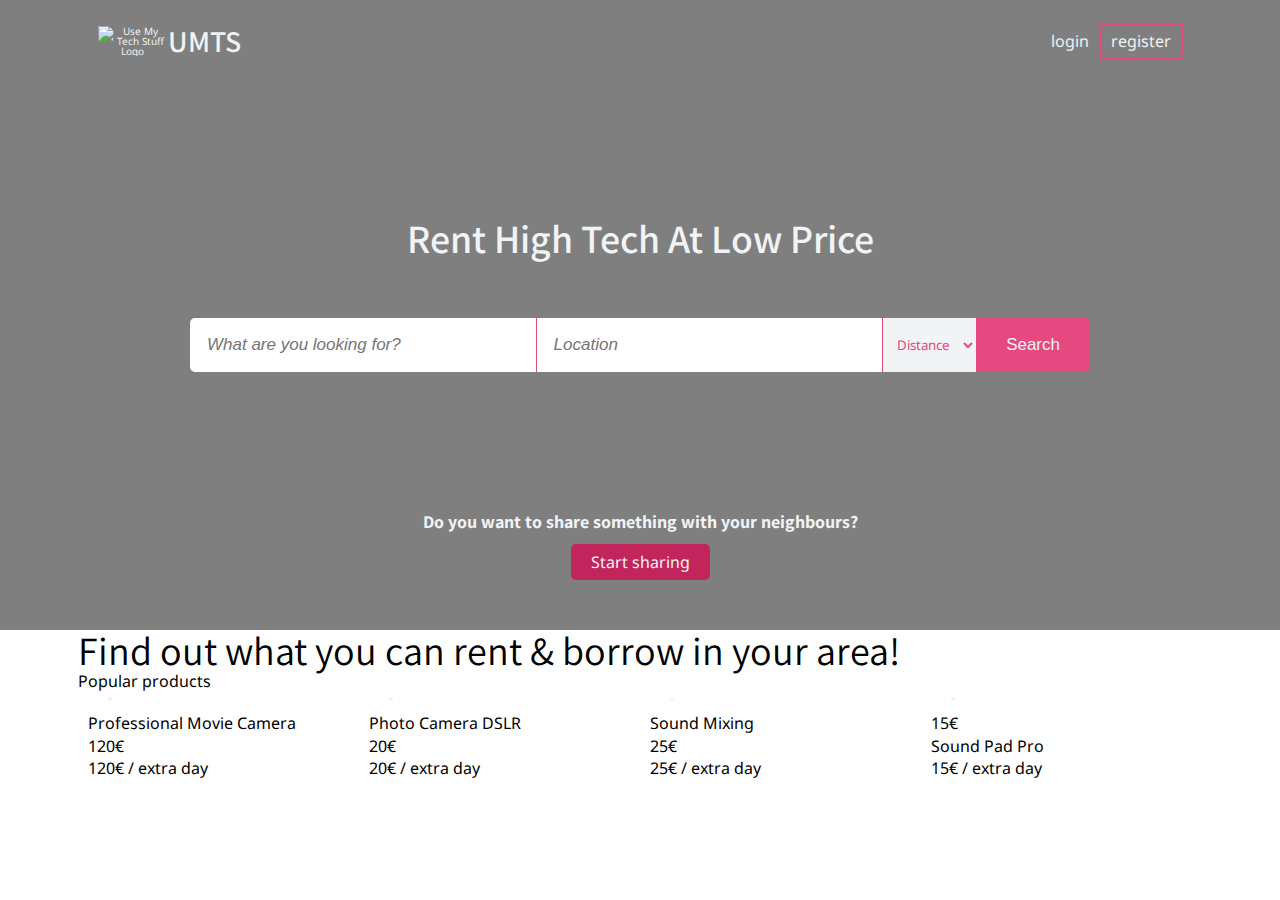
==== index.html @ 397d3487 "Finalize product gallery layout" ====
<!DOCTYPE html>
<html lang="en">
<head>
    <meta charset="UTF-8">
    <meta name="viewport" content="width=device-width, initial-scale=1.0">
    <meta http-equiv="X-UA-Compatible" content="ie=edge">
    <title>Use My Tech Stuff</title>
    <link rel="stylesheet" href="/css/index.css">
    <link rel="stylesheet" href="https://fonts.googleapis.com/css?family=Assistant|Noto+Sans|Work+Sans&display=swap">
</head>
<body>
    <header class="hero-nav">
        <div class="container">
            <nav class="header-nav">
                <div>
                    <img src="/img/UMTS-White.svg" alt="Use My Tech Stuff Logo">
                    <p>UMTS</p>
                </div>
                <ul>
                    <li><a href="#">login</a></li>
                    <li><a href="#" id="registration-link" >register</a></li>
                </ul>
            </nav>
    
            <div class="search-block">
                <h1>Rent High Tech At Low Price</h1>
                <form class="search-form">
                    <input type="text" id="sf-what" placeholder="What are you looking for?">
                    <input type="text" id="sf-location" placeholder="Location">
                    <select id="sf-distance" name="title">
                        <option value="distance" selected>Distance</option>
                        <option value="1km">1km</option>
                        <option value="3km">3km</option>
                        <option value="5km">5km</option>
                        <option value="10km">10km</option>
                        <option value="30km">30km</option>
                        <option value="60km">60km</option>
                   </select>
                    <input type="submit" value="Search" id="search-button">
                </form>
            </div>

            <div class="button">
                <p>Do you want to share something with your neighbours?</p>
                <a href="">Start sharing</a>
            </div>
        </div>
    </header>

    <main class="container">

        <section class="heading-title">
            <h1>Find out what you can rent & borrow in your area!</h1>
        </section>

        <section class="gallery">
            <p>Popular products</p>

            <div class="product-gallery">
                <div class="card">
                    <div class="product-wrap">
                        <img src="/product-gallery/img/camera-pro.jpg" alt="" class="product-img">
                        <div class="seller-wrap">
                            <img src="product-gallery/img/people-1.jpeg" alt="" class="seller-img">
                        </div>
                    </div>
                    <p>Professional Movie Camera</p>
                    <p>120€</p>
                    <p>120€ / extra day</p>
                </div>

                <div class="card">
                    <div class="product-wrap">
                        <img src="/product-gallery/img/dslr.jpg" alt="" class="product-img">
                        <div class="seller-wrap">
                            <img src="/product-gallery/img/people-3.jpeg" alt="" class="seller-img">
                        </div>
                    </div>
                    <p>Photo Camera DSLR</p>
                    <p>20€</p>
                    <p>20€ / extra day</p>
                </div>

                <div class="card">
                    <div class="product-wrap">
                        <img src="/product-gallery/img/sound-mixer.jpg" alt="" class="product-img">
                        <div class="seller-wrap">
                            <img src="/product-gallery/img/people-2.jpeg" alt="" class="seller-img">
                        </div>
                    </div>
                    <p>Sound Mixing</p>
                    <p>25€</p>
                    <p>25€ / extra day</p>
                </div>

                <div class="card">
                    <div class="product-wrap">
                        <img src="/product-gallery/img/sound-pad.jpg" alt="" class="product-img">
                        <div class="seller-wrap">
                            <img src="/product-gallery/img/people-4.jpeg" alt="" class="seller-img">
                        </div>
                    </div>
                    <p>15€</p>
                    <p>Sound Pad Pro</p>
                    <p>15€ / extra day</p>
                </div>
            </div>

        </section>

    </main>

    <footer class="container">

    </footer>


</body>
</html>
---- css/index.css ----
/* http://meyerweb.com/eric/tools/css/reset/ 
   v2.0 | 20110126
   License: none (public domain)
*/
html,
body,
div,
span,
applet,
object,
iframe,
h1,
h2,
h3,
h4,
h5,
h6,
p,
blockquote,
pre,
a,
abbr,
acronym,
address,
big,
cite,
code,
del,
dfn,
em,
img,
ins,
kbd,
q,
s,
samp,
small,
strike,
strong,
sub,
sup,
tt,
var,
b,
u,
i,
center,
dl,
dt,
dd,
ol,
ul,
li,
fieldset,
form,
label,
legend,
table,
caption,
tbody,
tfoot,
thead,
tr,
th,
td,
article,
aside,
canvas,
details,
embed,
figure,
figcaption,
footer,
header,
hgroup,
menu,
nav,
output,
ruby,
section,
summary,
time,
mark,
audio,
video {
  margin: 0;
  padding: 0;
  border: 0;
  font-size: 100%;
  font: inherit;
  vertical-align: baseline;
}
/* HTML5 display-role reset for older browsers */
article,
aside,
details,
figcaption,
figure,
footer,
header,
hgroup,
menu,
nav,
section {
  display: block;
}
body {
  line-height: 1;
}
ol,
ul {
  list-style: none;
}
blockquote,
q {
  quotes: none;
}
blockquote:before,
blockquote:after,
q:before,
q:after {
  content: '';
  content: none;
}
table {
  border-collapse: collapse;
  border-spacing: 0;
}
* {
  box-sizing: border-box;
}
html {
  font-size: 62.5%;
}
html,
body {
  font-family: 'Noto Sans', sans-serif;
}
h1,
h2,
h3,
h4,
h5 {
  font-family: 'Assistant', sans-serif;
}
h1 {
  font-size: 4rem;
}
h2 {
  font-size: 3.2rem;
}
h3 {
  font-size: 2.8rem;
}
p {
  font-size: 1.6rem;
  line-height: 1.4;
}
a {
  font-size: 1.6rem;
  text-decoration: none;
}
.container {
  max-width: 1125px;
  margin: 0 auto;
}
/* .heading() {
    font-family: @heading-font;
    color:@heading-font-color;
    font-weight: 900;
} */
.hero-nav {
  background-image: linear-gradient(rgba(0, 0, 0, 0.5), rgba(0, 0, 0, 0.5)), url(../img/devices.jpg);
  background-size: cover;
}
.hero-nav .container {
  height: 70vh;
  min-height: 400px;
  display: flex;
  flex-direction: column;
  justify-content: space-between;
  text-align: center;
}
.header-nav {
  display: flex;
  justify-content: space-between;
  align-items: center;
  padding: 2rem;
  color: #f1f3f5;
}
.header-nav div {
  display: flex;
  flex-direction: row;
  align-items: center;
}
.header-nav div p {
  font-family: 'Assistant', sans-serif;
  font-size: 3rem;
  font-weight: 600;
  color: #f1f3f5;
}
.header-nav img {
  width: 7rem;
}
.header-nav ul {
  display: flex;
}
.header-nav ul a {
  color: #f1f3f5;
}
.header-nav ul a:hover {
  color: #e64980;
}
.header-nav ul #registration-link {
  border: 0.2rem solid #e64980;
  border-radius: 0.2rem;
  padding: 0.5rem 1rem;
  margin-left: 1rem;
}
.search-block h1 {
  font-weight: 600;
  margin-bottom: 6rem;
  color: #f1f3f5;
}
.search-block .search-form {
  width: 80%;
  display: flex;
  margin: 0 auto;
}
.search-block .search-form input {
  padding: 1.7rem;
  font-size: 1.7rem;
  color: #d6336c;
  font-weight: 400;
}
.search-block .search-form input::placeholder {
  font-style: italic;
}
.search-block .search-form #sf-what,
.search-block .search-form #sf-location {
  flex-grow: 2;
  border: none;
  border-right: 0.1rem solid #e64980;
}
.search-block .search-form #sf-what {
  border-radius: 0.5rem 0 0 0.5rem;
}
.search-block .search-form #sf-distance {
  background-color: #f1f3f5;
  font-family: 'Noto Sans', sans-serif;
  color: #e64980;
  padding: 0 1rem;
  border: none;
}
.search-block .search-form #search-button {
  background-color: #e64980;
  color: #f1f3f5;
  border-radius: 0 0.5rem 0.5rem 0;
  border: none;
  padding: 0 3rem;
}
.search-block .search-form #search-button:hover {
  background-color: #d6336c;
  cursor: pointer;
}
.hero-nav .button {
  display: flex;
  flex-direction: column;
  align-items: center;
  margin-bottom: 5rem;
}
.hero-nav .button p {
  font-family: 'Assistant', sans-serif;
  font-size: 1.8rem;
  font-weight: 700;
  color: #f1f3f5;
  margin-bottom: 1rem;
}
.hero-nav .button a {
  background-color: #c2255c;
  padding: 1rem 2rem;
  color: #f1f3f5;
  border-radius: 0.5rem;
}
.hero-nav .button a:hover {
  background-color: #a61e4d;
  color: #f1f3f5;
}
.product-gallery {
  display: flex;
  flex-direction: row;
}
.card {
  display: flex;
  flex-direction: column;
  padding: 1rem;
  width: 25%;
}
.product-wrap {
  position: relative;
}
.product-wrap img {
  max-width: 100%;
  max-height: 100%;
}
.product-wrap .seller-wrap {
  position: absolute;
  left: 2rem;
  bottom: 1rem;
}
.product-wrap .seller-wrap img {
  max-width: 20%;
  max-height: 20%;
  border-radius: 90%;
  border: 0.2rem solid #f1f3f5;
}
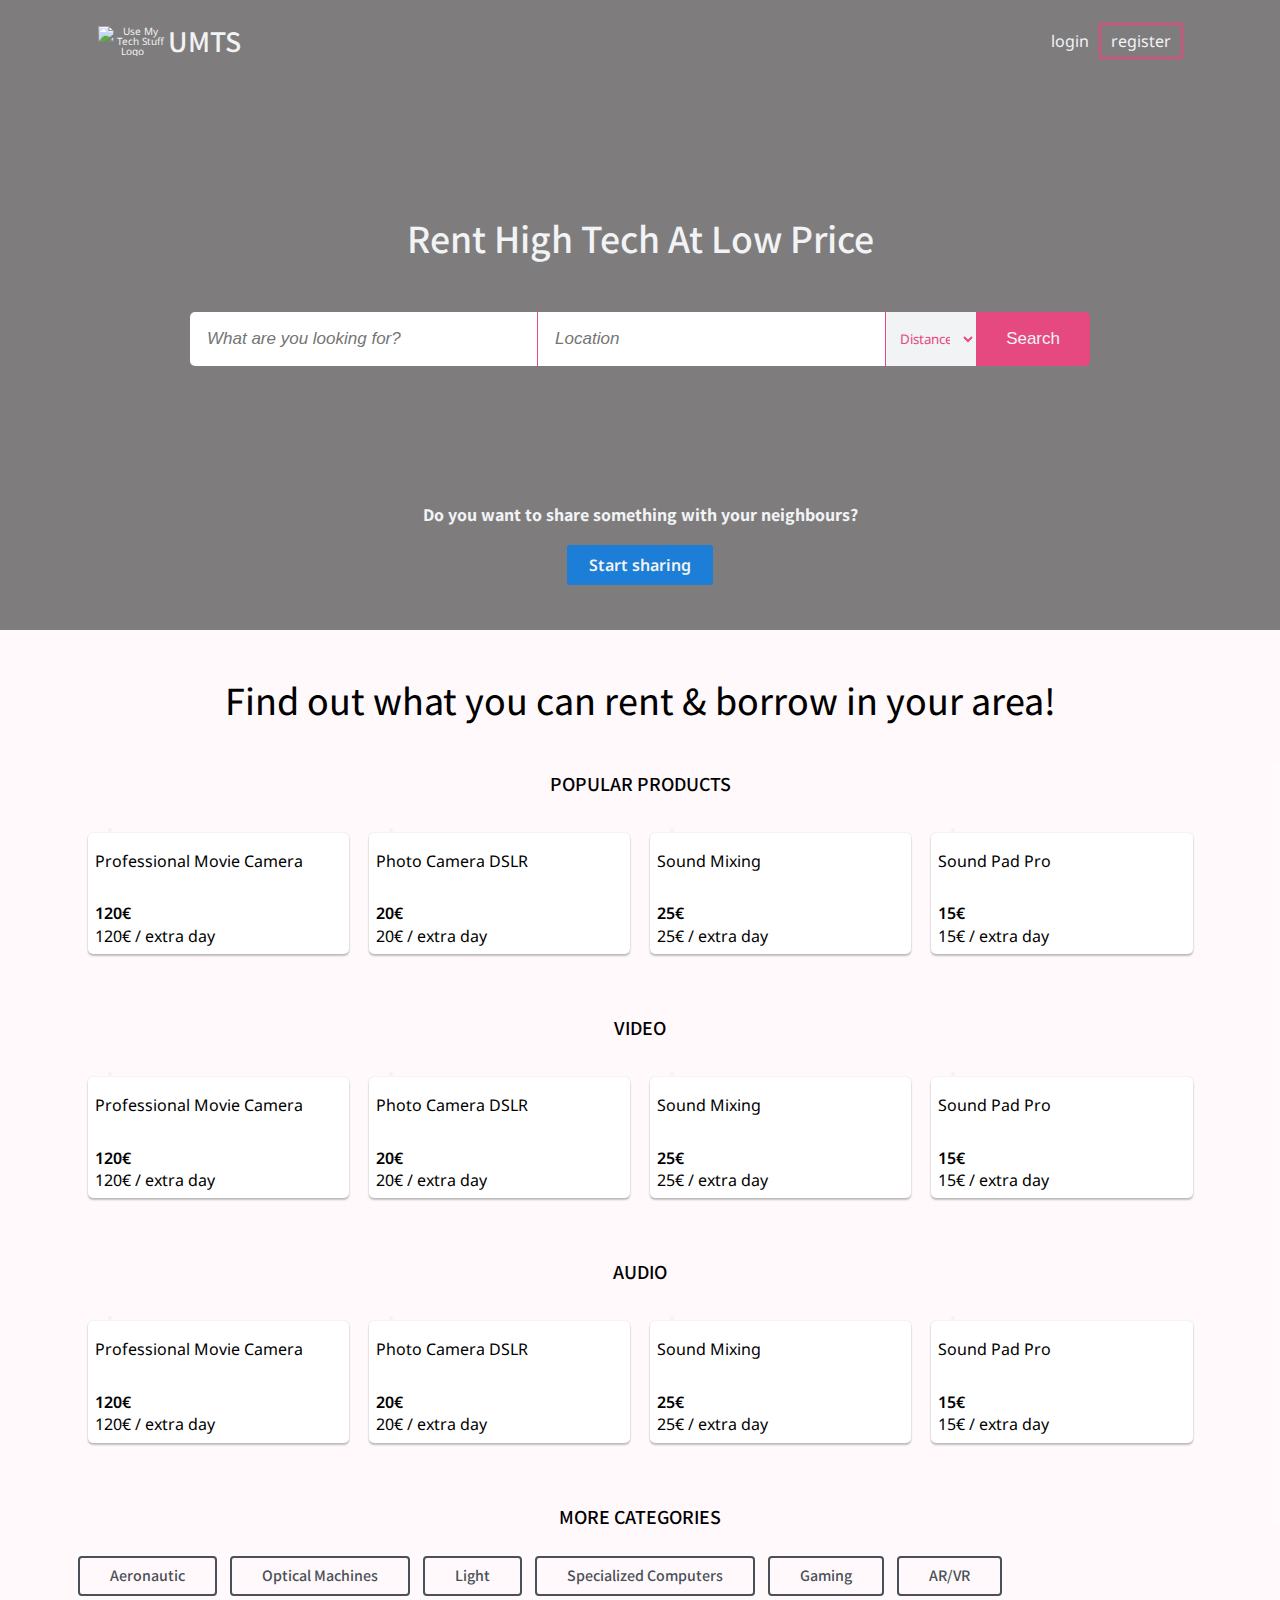
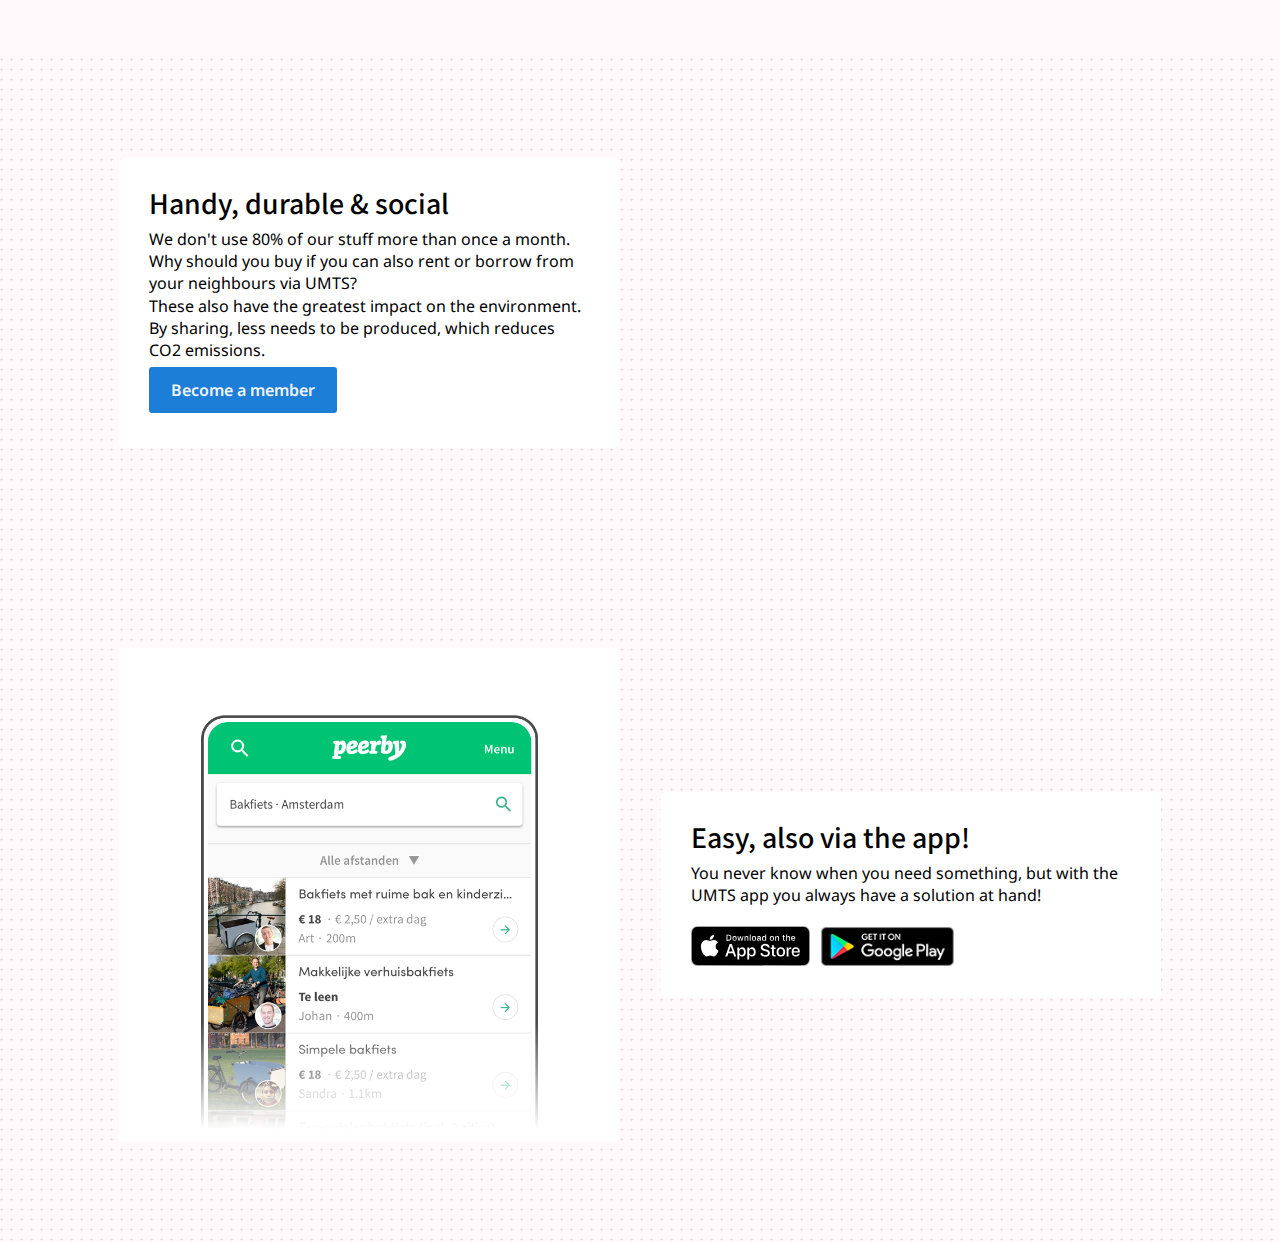
==== commit 4e020f1c: "Refactor into components and add app showcase" ====
--- a/index.html
+++ b/index.html
@@ -47,15 +47,14 @@
         </div>
     </header>
 
-    <main class="container">
+    <main>
 
         <section class="heading-title">
             <h1>Find out what you can rent & borrow in your area!</h1>
         </section>
 
-        <section class="gallery">
+        <section class="gallery popular container">
             <p>Popular products</p>
-
             <div class="product-gallery">
                 <div class="card">
                     <div class="product-wrap">
@@ -64,9 +63,11 @@
                             <img src="product-gallery/img/people-1.jpeg" alt="" class="seller-img">
                         </div>
                     </div>
-                    <p>Professional Movie Camera</p>
-                    <p>120€</p>
-                    <p>120€ / extra day</p>
+                    <div class="product-description">
+                        <p>Professional Movie Camera</p>
+                        <p>120€</p>
+                        <p>120€ / extra day</p>
+                    </div>
                 </div>
 
                 <div class="card">
@@ -76,9 +77,11 @@
                             <img src="/product-gallery/img/people-3.jpeg" alt="" class="seller-img">
                         </div>
                     </div>
-                    <p>Photo Camera DSLR</p>
-                    <p>20€</p>
-                    <p>20€ / extra day</p>
+                    <div class="product-description">
+                        <p>Photo Camera DSLR</p>
+                        <p>20€</p>
+                        <p>20€ / extra day</p>
+                    </div>
                 </div>
 
                 <div class="card">
@@ -88,9 +91,11 @@
                             <img src="/product-gallery/img/people-2.jpeg" alt="" class="seller-img">
                         </div>
                     </div>
-                    <p>Sound Mixing</p>
-                    <p>25€</p>
-                    <p>25€ / extra day</p>
+                    <div class="product-description">
+                        <p>Sound Mixing</p>
+                        <p>25€</p>
+                        <p>25€ / extra day</p>
+                    </div>
                 </div>
 
                 <div class="card">
@@ -100,12 +105,190 @@
                             <img src="/product-gallery/img/people-4.jpeg" alt="" class="seller-img">
                         </div>
                     </div>
-                    <p>15€</p>
-                    <p>Sound Pad Pro</p>
-                    <p>15€ / extra day</p>
-                </div>
-            </div>
-
+                    <div class="product-description">
+                        <p>Sound Pad Pro</p>
+                        <p>15€</p>
+                        <p>15€ / extra day</p>
+                    </div>
+                </div>
+            </div>
+
+        </section>
+
+        <section class="gallery video container">
+            <p>Video</p>
+            <div class="product-gallery">
+                <div class="card">
+                    <div class="product-wrap">
+                        <img src="/product-gallery/img/camera-pro.jpg" alt="" class="product-img">
+                        <div class="seller-wrap">
+                            <img src="product-gallery/img/people-1.jpeg" alt="" class="seller-img">
+                        </div>
+                    </div>
+                    <div class="product-description">
+                        <p>Professional Movie Camera</p>
+                        <p>120€</p>
+                        <p>120€ / extra day</p>
+                    </div>
+                </div>
+
+                <div class="card">
+                    <div class="product-wrap">
+                        <img src="/product-gallery/img/dslr.jpg" alt="" class="product-img">
+                        <div class="seller-wrap">
+                            <img src="/product-gallery/img/people-3.jpeg" alt="" class="seller-img">
+                        </div>
+                    </div>
+                    <div class="product-description">
+                        <p>Photo Camera DSLR</p>
+                        <p>20€</p>
+                        <p>20€ / extra day</p>
+                    </div>
+                </div>
+
+                <div class="card">
+                    <div class="product-wrap">
+                        <img src="/product-gallery/img/sound-mixer.jpg" alt="" class="product-img">
+                        <div class="seller-wrap">
+                            <img src="/product-gallery/img/people-2.jpeg" alt="" class="seller-img">
+                        </div>
+                    </div>
+                    <div class="product-description">
+                        <p>Sound Mixing</p>
+                        <p>25€</p>
+                        <p>25€ / extra day</p>
+                    </div>
+                </div>
+
+                <div class="card">
+                    <div class="product-wrap">
+                        <img src="/product-gallery/img/sound-pad.jpg" alt="" class="product-img">
+                        <div class="seller-wrap">
+                            <img src="/product-gallery/img/people-4.jpeg" alt="" class="seller-img">
+                        </div>
+                    </div>
+                    <div class="product-description">
+                        <p>Sound Pad Pro</p>
+                        <p>15€</p>
+                        <p>15€ / extra day</p>
+                    </div>
+                </div>
+            </div>
+
+        </section>
+
+        <section class="gallery audio container">
+            <p>audio</p>
+            <div class="product-gallery">
+                <div class="card">
+                    <div class="product-wrap">
+                        <img src="/product-gallery/img/camera-pro.jpg" alt="" class="product-img">
+                        <div class="seller-wrap">
+                            <img src="product-gallery/img/people-1.jpeg" alt="" class="seller-img">
+                        </div>
+                    </div>
+                    <div class="product-description">
+                        <p>Professional Movie Camera</p>
+                        <p>120€</p>
+                        <p>120€ / extra day</p>
+                    </div>
+                </div>
+
+                <div class="card">
+                    <div class="product-wrap">
+                        <img src="/product-gallery/img/dslr.jpg" alt="" class="product-img">
+                        <div class="seller-wrap">
+                            <img src="/product-gallery/img/people-3.jpeg" alt="" class="seller-img">
+                        </div>
+                    </div>
+                    <div class="product-description">
+                        <p>Photo Camera DSLR</p>
+                        <p>20€</p>
+                        <p>20€ / extra day</p>
+                    </div>
+                </div>
+
+                <div class="card">
+                    <div class="product-wrap">
+                        <img src="/product-gallery/img/sound-mixer.jpg" alt="" class="product-img">
+                        <div class="seller-wrap">
+                            <img src="/product-gallery/img/people-2.jpeg" alt="" class="seller-img">
+                        </div>
+                    </div>
+                    <div class="product-description">
+                        <p>Sound Mixing</p>
+                        <p>25€</p>
+                        <p>25€ / extra day</p>
+                    </div>
+                </div>
+
+                <div class="card">
+                    <div class="product-wrap">
+                        <img src="/product-gallery/img/sound-pad.jpg" alt="" class="product-img">
+                        <div class="seller-wrap">
+                            <img src="/product-gallery/img/people-4.jpeg" alt="" class="seller-img">
+                        </div>
+                    </div>
+                    <div class="product-description">
+                        <p>Sound Pad Pro</p>
+                        <p>15€</p>
+                        <p>15€ / extra day</p>
+                    </div>
+                </div>
+            </div>
+
+        </section>
+
+        <section class="more container">
+            <p>More Categories</p>
+            <div>
+                <a href="#" class="tag">aeronautic</a>
+                <a href="#" class="tag">optical machines</a>
+                <a href="#" class="tag">light</a>
+                <a href="#" class="tag">specialized computers</a>
+                <a href="#" class="tag">gaming</a>
+                <a href="#" class="tag">AR/VR</a>
+            </div>
+        </section>
+
+        <section class="showcase join">
+            <div class="container">
+                <div class="cta-description">
+                    <h2>Handy, durable & social</h2>
+                    <p>We don't use 80% of our stuff more than once a month. Why should you buy if you can also rent or borrow from your neighbours via UMTS?</p>
+                    <p>These also have the greatest impact on the environment. By sharing, less needs to be produced, which reduces CO2 emissions.</p>
+                    <div class="button">
+                        <a href="">Become a member</a>
+                    </div>
+                </div>
+
+                <div class="cta-illustration">
+                    <img src="/img/cta-illustration-1.png" alt="">
+                </div>
+            </div>
+        </section>
+
+        <section class="showcase apps">
+            <div class="container">
+                
+                <div class="cta-description">
+                    <h2>Easy, also via the app!</h2>
+                    <p>You never know when you need something, but with the UMTS app you always have a
+                        solution at hand!</p>
+                        <div class="badges">
+                            <a href="#">
+                                <img src="/img/badge-apple-appstore.svg" alt="">
+                            </a>
+                            <a href="#">
+                                <img src="/img/badge-google-play.png" alt="">
+                            </a>
+                        </div>
+                    </div>
+                    
+                    <div class="cta-illustration">
+                        <img src="/img/app-mockup.png" alt="">
+                    </div>
+                </div>
         </section>
 
     </main>
--- a/css/index.css
+++ b/css/index.css
@@ -135,6 +135,7 @@
 html,
 body {
   font-family: 'Noto Sans', sans-serif;
+  background-color: rgba(255, 240, 246, 0.2);
 }
 h1,
 h2,
@@ -169,6 +170,94 @@
     color:@heading-font-color;
     font-weight: 900;
 } */
+.button a {
+  background-color: #1c7ed6;
+  padding: 1rem 2rem;
+  border-radius: 0.3rem;
+  border: solid 0.2rem rgba(0, 0, 0, 0);
+  color: #f1f3f5;
+  font-weight: 600;
+}
+.button a:hover {
+  background-color: #1971c2;
+  border: solid 0.2rem #1971c2;
+}
+section > p {
+  margin: 5rem 0 2.5rem 0;
+  text-align: center;
+  font-family: 'Assistant', sans-serif;
+  font-size: 2rem;
+  font-weight: 600;
+  text-transform: uppercase;
+}
+.more {
+  padding: 0 0 5rem 0;
+}
+.more .tag {
+  display: inline-flex;
+  flex-flow: row wrap;
+  border: 0.2rem solid #495057;
+  border-radius: 0.4rem;
+  padding: 1rem 3rem;
+  margin-right: 1rem;
+  margin-bottom: 1.2rem;
+  text-transform: capitalize;
+  font-family: 'Assistant', sans-serif;
+  font-weight: 600;
+  color: #495057;
+}
+.more .tag:hover {
+  background-color: #f1f3f5;
+  color: #1c7ed6;
+  border: solid 0.2rem #1c7ed6;
+}
+.showcase {
+  background-image: url("data:image/svg+xml,%3Csvg width='30' height='30' viewBox='0 0 60 60' xmlns='http://www.w3.org/2000/svg'%3E%3Cg fill='none' fill-rule='evenodd'%3E%3Cg fill='%23c3c3c3' fill-opacity='0.5'%3E%3Cpath d='M36 34v-4h-2v4h-4v2h4v4h2v-4h4v-2h-4zm0-30V0h-2v4h-4v2h4v4h2V6h4V4h-4zM6 34v-4H4v4H0v2h4v4h2v-4h4v-2H6zM6 4V0H4v4H0v2h4v4h2V6h4V4H6z'/%3E%3C/g%3E%3C/g%3E%3C/svg%3E");
+  background-size: 20px;
+}
+.showcase .container {
+  display: flex;
+  flex-direction: row;
+  align-items: center;
+  justify-content: space-evenly;
+  padding: 10rem 0;
+}
+.showcase .cta-description {
+  width: 50rem;
+  background-color: white;
+  padding: 3rem;
+  border-radius: 0.5rem;
+}
+.showcase .cta-description h2 {
+  font-size: 3rem;
+  font-weight: 600;
+  margin-bottom: 1rem;
+}
+.showcase .cta-description .button {
+  margin: 2rem 0;
+  flex-basis: 100%;
+}
+.showcase .cta-illustration {
+  width: 50rem;
+}
+.showcase .cta-illustration img {
+  width: 100%;
+}
+.apps .container .cta-illustration {
+  order: 1;
+}
+.apps .container .cta-description {
+  order: 2;
+}
+.apps .container .cta-description .badges {
+  display: flex;
+  justify-content: flex-start;
+}
+.apps .container .cta-description .badges img {
+  max-height: 40px;
+  margin-top: 2rem;
+  margin-right: 1rem;
+}
 .hero-nav {
   background-image: linear-gradient(rgba(0, 0, 0, 0.5), rgba(0, 0, 0, 0.5)), url(../img/devices.jpg);
   background-size: cover;
@@ -176,10 +265,12 @@
 .hero-nav .container {
   height: 70vh;
   min-height: 400px;
+  max-height: 750px;
   display: flex;
   flex-direction: column;
   justify-content: space-between;
   text-align: center;
+  padding-bottom: 5vh;
 }
 .header-nav {
   display: flex;
@@ -207,9 +298,6 @@
 }
 .header-nav ul a {
   color: #f1f3f5;
-}
-.header-nav ul a:hover {
-  color: #e64980;
 }
 .header-nav ul #registration-link {
   border: 0.2rem solid #e64980;
@@ -217,10 +305,13 @@
   padding: 0.5rem 1rem;
   margin-left: 1rem;
 }
+.header-nav ul #registration-link:hover {
+  background-color: #e64980;
+}
 .search-block h1 {
   font-weight: 600;
-  margin-bottom: 6rem;
-  color: #f1f3f5;
+  color: #f1f3f5;
+  margin-bottom: 6vh;
 }
 .search-block .search-form {
   width: 80%;
@@ -251,6 +342,7 @@
   color: #e64980;
   padding: 0 1rem;
   border: none;
+  width: 9rem;
 }
 .search-block .search-form #search-button {
   background-color: #e64980;
@@ -267,50 +359,57 @@
   display: flex;
   flex-direction: column;
   align-items: center;
-  margin-bottom: 5rem;
 }
 .hero-nav .button p {
   font-family: 'Assistant', sans-serif;
   font-size: 1.8rem;
   font-weight: 700;
   color: #f1f3f5;
-  margin-bottom: 1rem;
-}
-.hero-nav .button a {
-  background-color: #c2255c;
-  padding: 1rem 2rem;
-  color: #f1f3f5;
+  margin-bottom: 2vh;
+}
+.heading-title {
+  font-family: 'Assistant', sans-serif;
+  font-size: 2rem;
+  font-weight: 500;
+  text-align: center;
+  margin: 5rem 0;
+}
+.product-gallery {
+  display: flex;
+  flex-direction: row;
+}
+.card {
+  display: flex;
+  flex-direction: column;
+  margin: 1rem;
+  width: 25%;
+  background-color: white;
   border-radius: 0.5rem;
-}
-.hero-nav .button a:hover {
-  background-color: #a61e4d;
-  color: #f1f3f5;
-}
-.product-gallery {
-  display: flex;
-  flex-direction: row;
-}
-.card {
-  display: flex;
-  flex-direction: column;
-  padding: 1rem;
-  width: 25%;
-}
-.product-wrap {
+  box-shadow: 0 0 2px 0 rgba(0, 0, 0, 0.12), 0 2px 2px 0 rgba(0, 0, 0, 0.24);
+}
+.card .product-wrap {
   position: relative;
 }
-.product-wrap img {
+.card .product-wrap img {
   max-width: 100%;
   max-height: 100%;
-}
-.product-wrap .seller-wrap {
+  border-radius: 0.5rem 0.5rem 0 0;
+}
+.card .product-wrap .seller-wrap {
   position: absolute;
   left: 2rem;
   bottom: 1rem;
 }
-.product-wrap .seller-wrap img {
+.card .product-wrap .seller-wrap img {
   max-width: 20%;
   max-height: 20%;
   border-radius: 90%;
   border: 0.2rem solid #f1f3f5;
 }
+.card .product-description {
+  padding: 0.7rem;
+}
+.card .product-description p:nth-of-type(2) {
+  margin-top: 3rem;
+  font-weight: 600;
+}
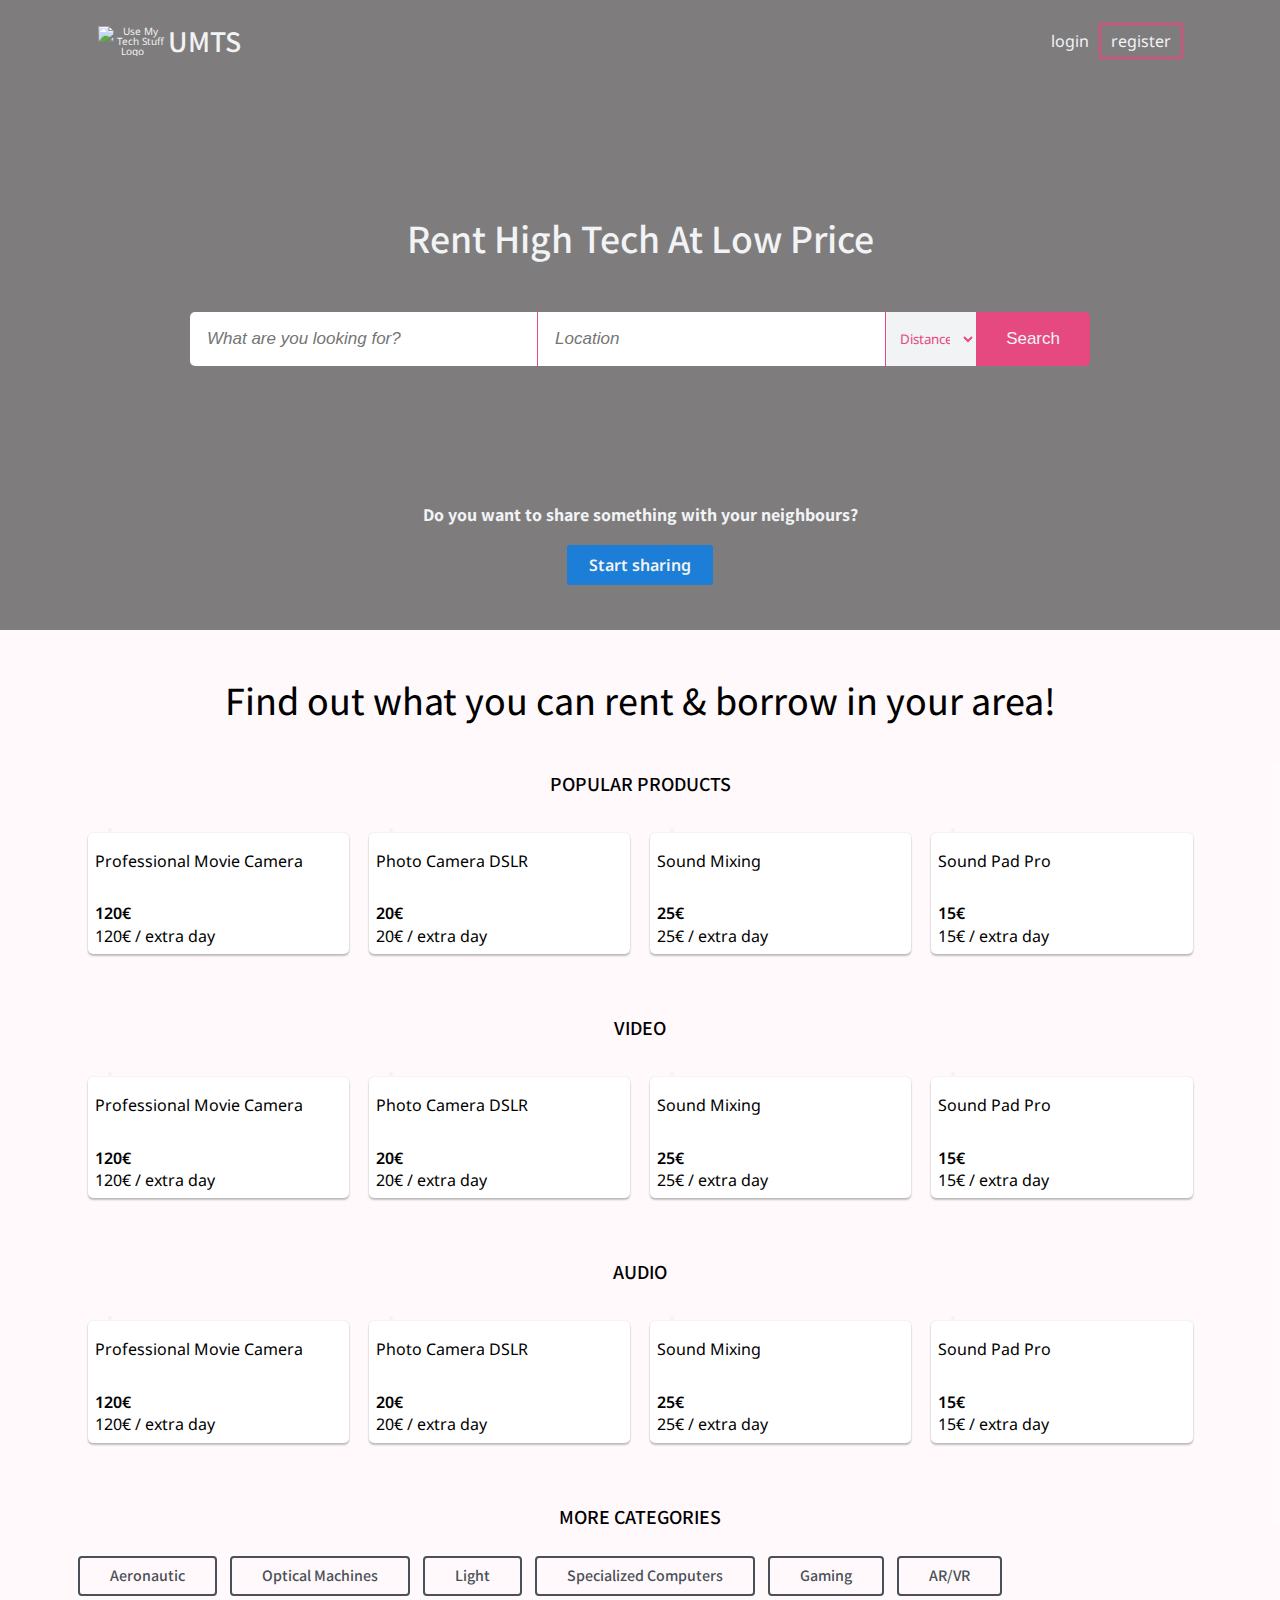
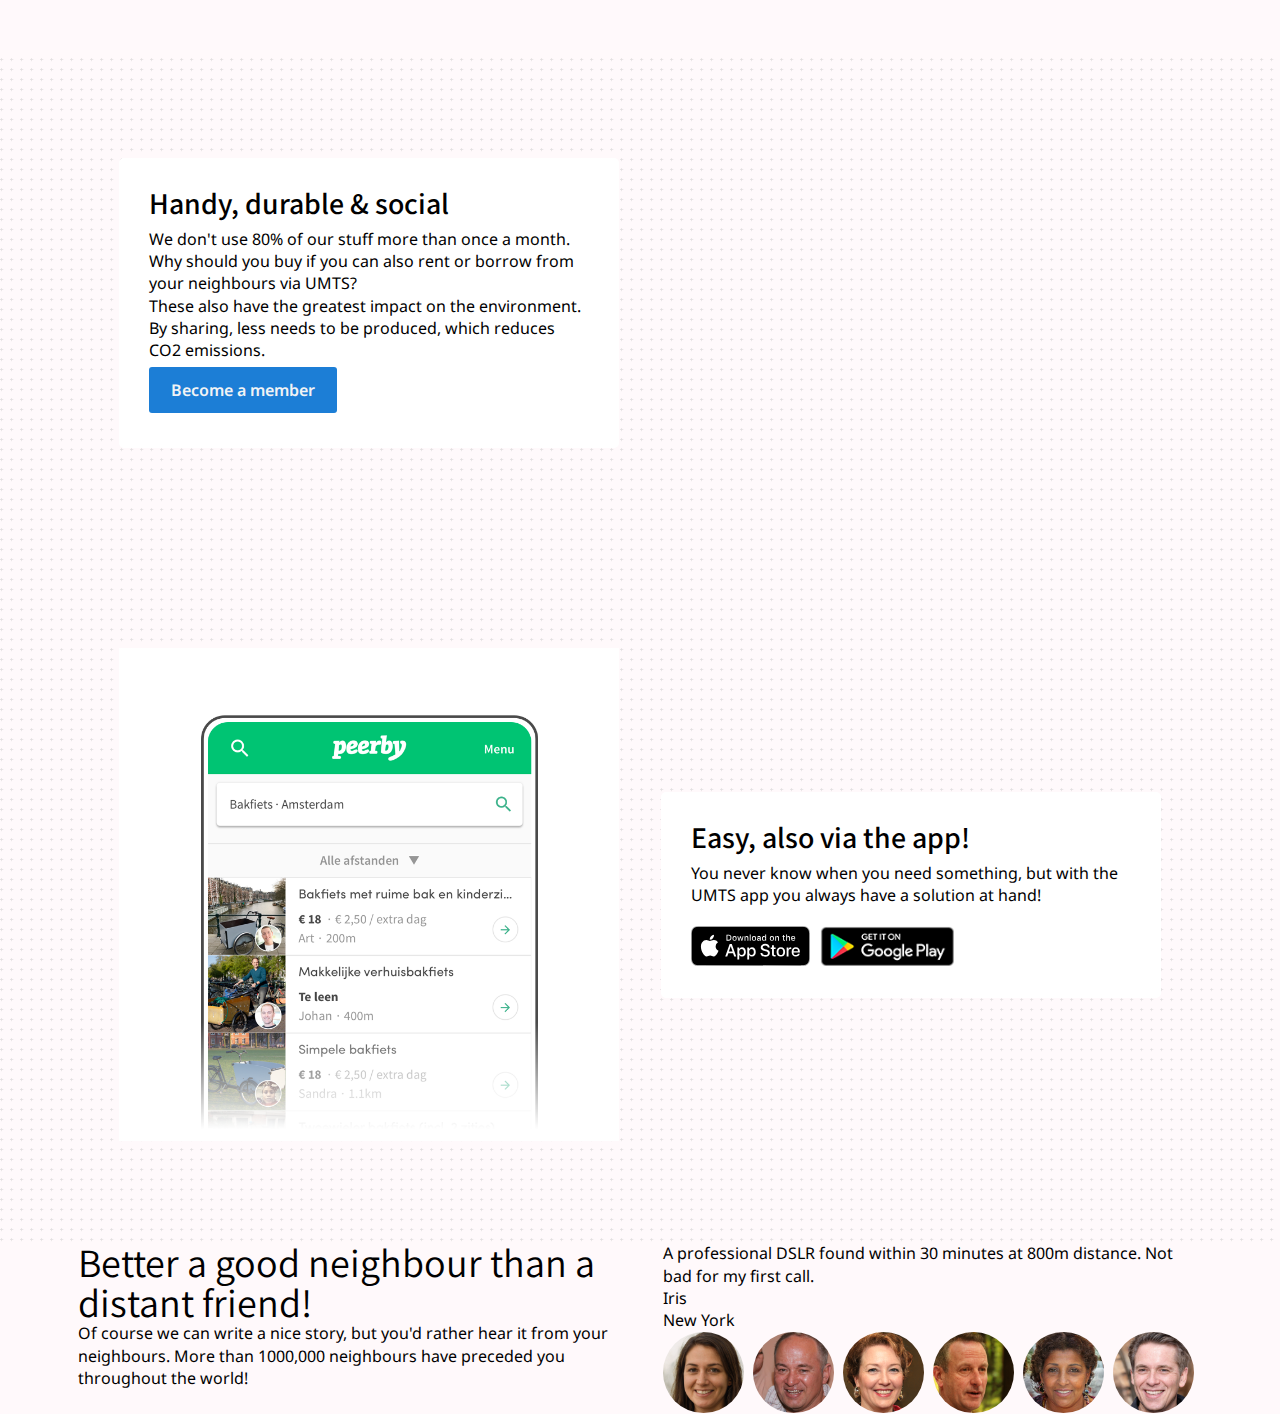
==== commit c0ec10d4: "Add testimonials section" ====
--- a/index.html
+++ b/index.html
@@ -289,6 +289,65 @@
                         <img src="/img/app-mockup.png" alt="">
                     </div>
                 </div>
+            </section>
+            
+            <section class="social-proof container">
+                <div class="intro">
+                    <h1>Better a good neighbour than a distant friend!</h1>
+                    <p>Of course we can write a nice story, but you'd rather hear it from your neighbours. More than 1000,000 neighbours have preceded you throughout the world!</p>
+                </div>
+
+                <div class="testimonials">
+                    <div class="texts">
+                        <div id="text-1">
+                            <p>A professional DSLR found within 30 minutes at 800m distance. Not bad for my first call.</p>
+                             <p class="name">Iris</p>
+                             <p class="city">New York</p>
+                        </div>
+                        
+                        <div id="text-2">
+                            <p>It's ideal for me as an expat in a new country! I have all the gear at my disposal
+                                right away.</p>
+                                <p class="name">Ahmed</p>
+                                <p class="city">Denver</p>
+                        </div>
+                        
+                        <div id="text-3">
+                            <p>Even if it's only fleeting or one-off, such an exchange with a neighbour on UMTS always has something special!</p>
+                            <p class="name">Silvia</p>
+                            <p class="city">Singapore</p>
+                        </div>
+                        
+                        <div id="text-4">
+                            <p>I often rent out my turntables, so I'm often invited to the party as a reward!</p>
+                            <p class="name">Jack</p>
+                            <p class="city">London</p>
+                        </div>
+                        
+                        <div id="text-5">
+                            <p>It makes me feel better if I can help people with my stuff. So in the end I also help myself.</p>
+                            <p class="name">Sophia</p>
+                            <p class="city">Sao Paulo</p>
+                        </div>
+                        
+                        <div id="text-1">
+                           <p>I have been able to borrow so much from UMTS for my recording and I am so grateful for that. I finally thanked my neighbours by inviting them to my release party!</p>
+                           <p class="name">Raphael</p>
+                           <p class="city">Barcelona</p>
+                        </div>
+                    </div>
+    
+                    <div class="pictures">
+                        <div id="image-1"><img src="/testimonials/img/picture-1.jpeg" alt=""></div>
+                        <div id="image-2"><img src="/testimonials/img/picture-2.jpeg" alt=""></div>
+                        <div id="image-3"><img src="/testimonials/img/picture-3.jpeg" alt=""></div>
+                        <div id="image-4"><img src="/testimonials/img/picture-4.jpeg" alt=""></div>
+                        <div id="image-5"><img src="/testimonials/img/picture-5.jpeg" alt=""></div>
+                        <div id="image-6"><img src="/testimonials/img/picture-6.jpeg" alt=""></div>
+    
+                    </div>
+                </div>
+            </div>
         </section>
 
     </main>
--- a/css/index.css
+++ b/css/index.css
@@ -243,17 +243,17 @@
 .showcase .cta-illustration img {
   width: 100%;
 }
-.apps .container .cta-illustration {
+.apps .cta-illustration {
   order: 1;
 }
-.apps .container .cta-description {
+.apps .cta-description {
   order: 2;
 }
-.apps .container .cta-description .badges {
+.apps .cta-description .badges {
   display: flex;
   justify-content: flex-start;
 }
-.apps .container .cta-description .badges img {
+.apps .cta-description img {
   max-height: 40px;
   margin-top: 2rem;
   margin-right: 1rem;
@@ -413,3 +413,20 @@
   margin-top: 3rem;
   font-weight: 600;
 }
+.social-proof {
+  display: flex;
+  justify-content: space-between;
+}
+.social-proof > div {
+  width: 48%;
+}
+.testimonials .texts div:not(:first-child) {
+  display: none;
+}
+.testimonials .pictures {
+  display: flex;
+}
+.testimonials .pictures img {
+  width: 90%;
+  border-radius: 90%;
+}
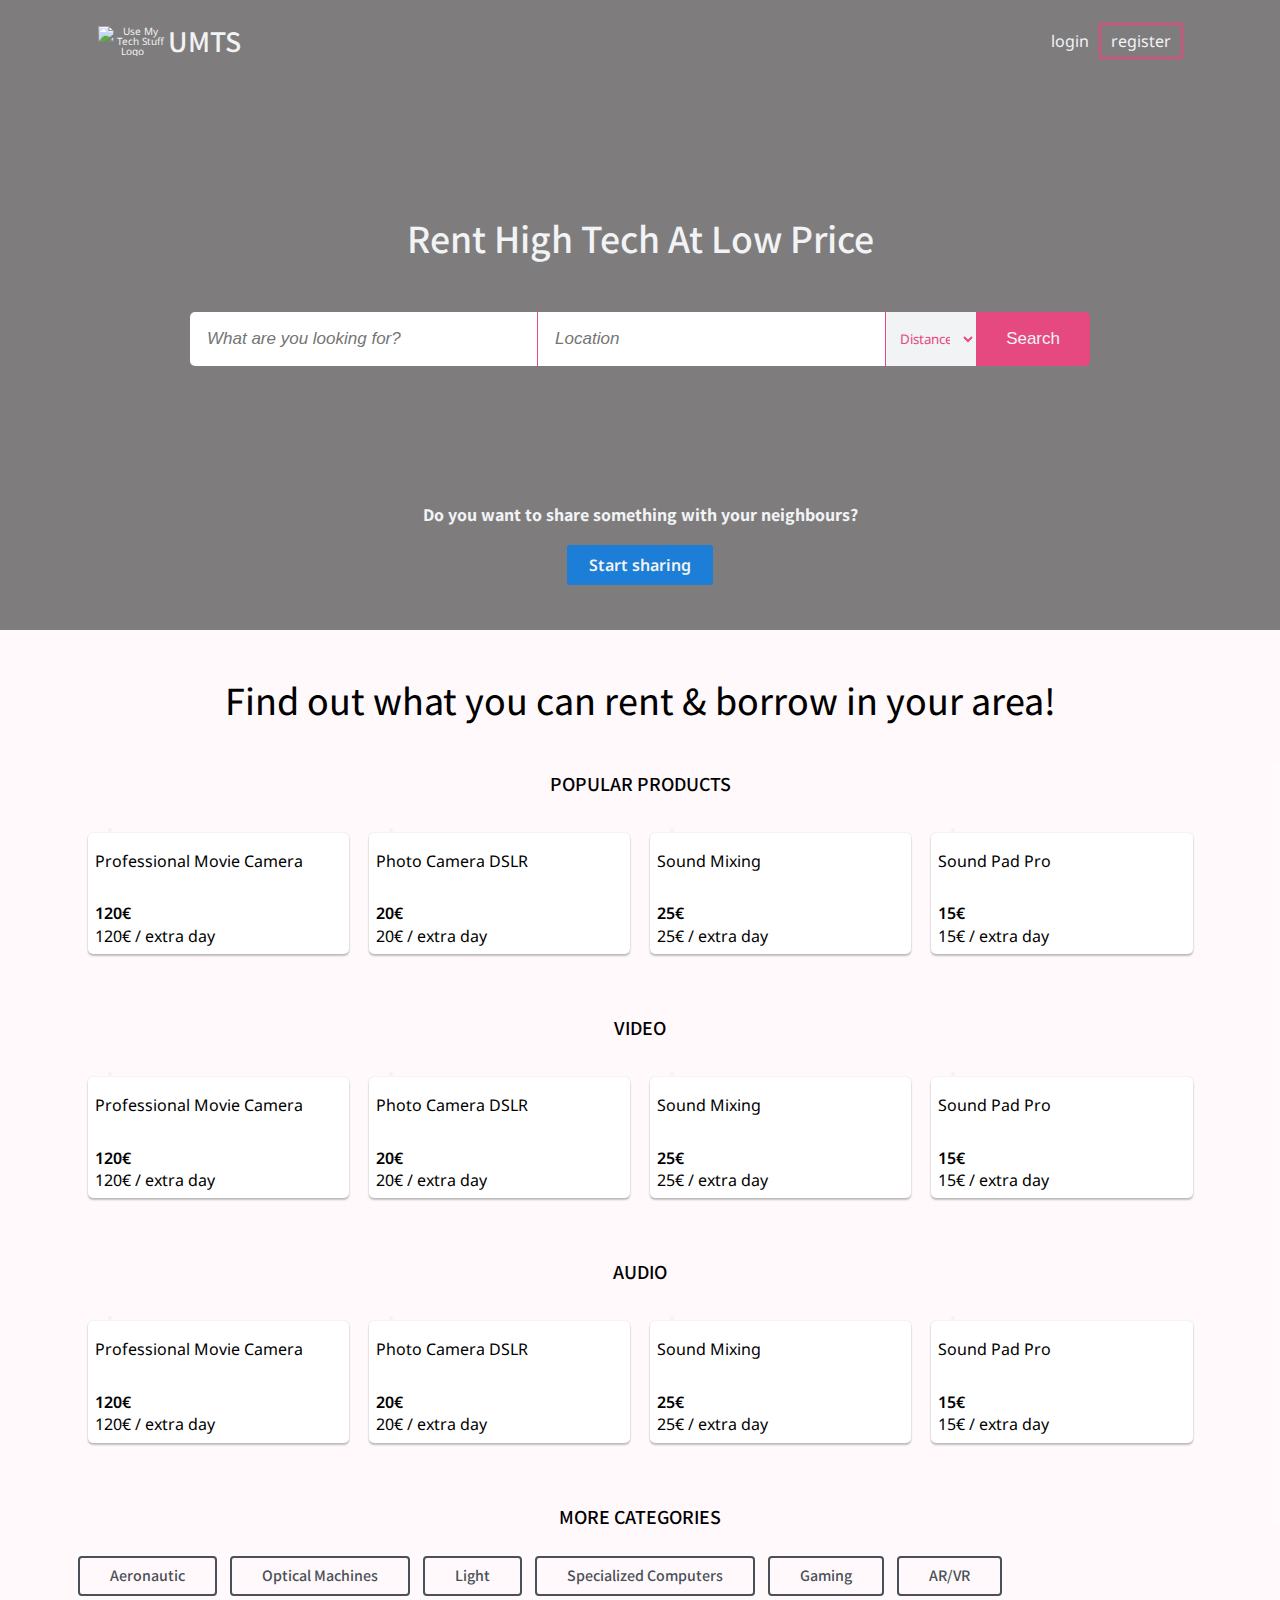
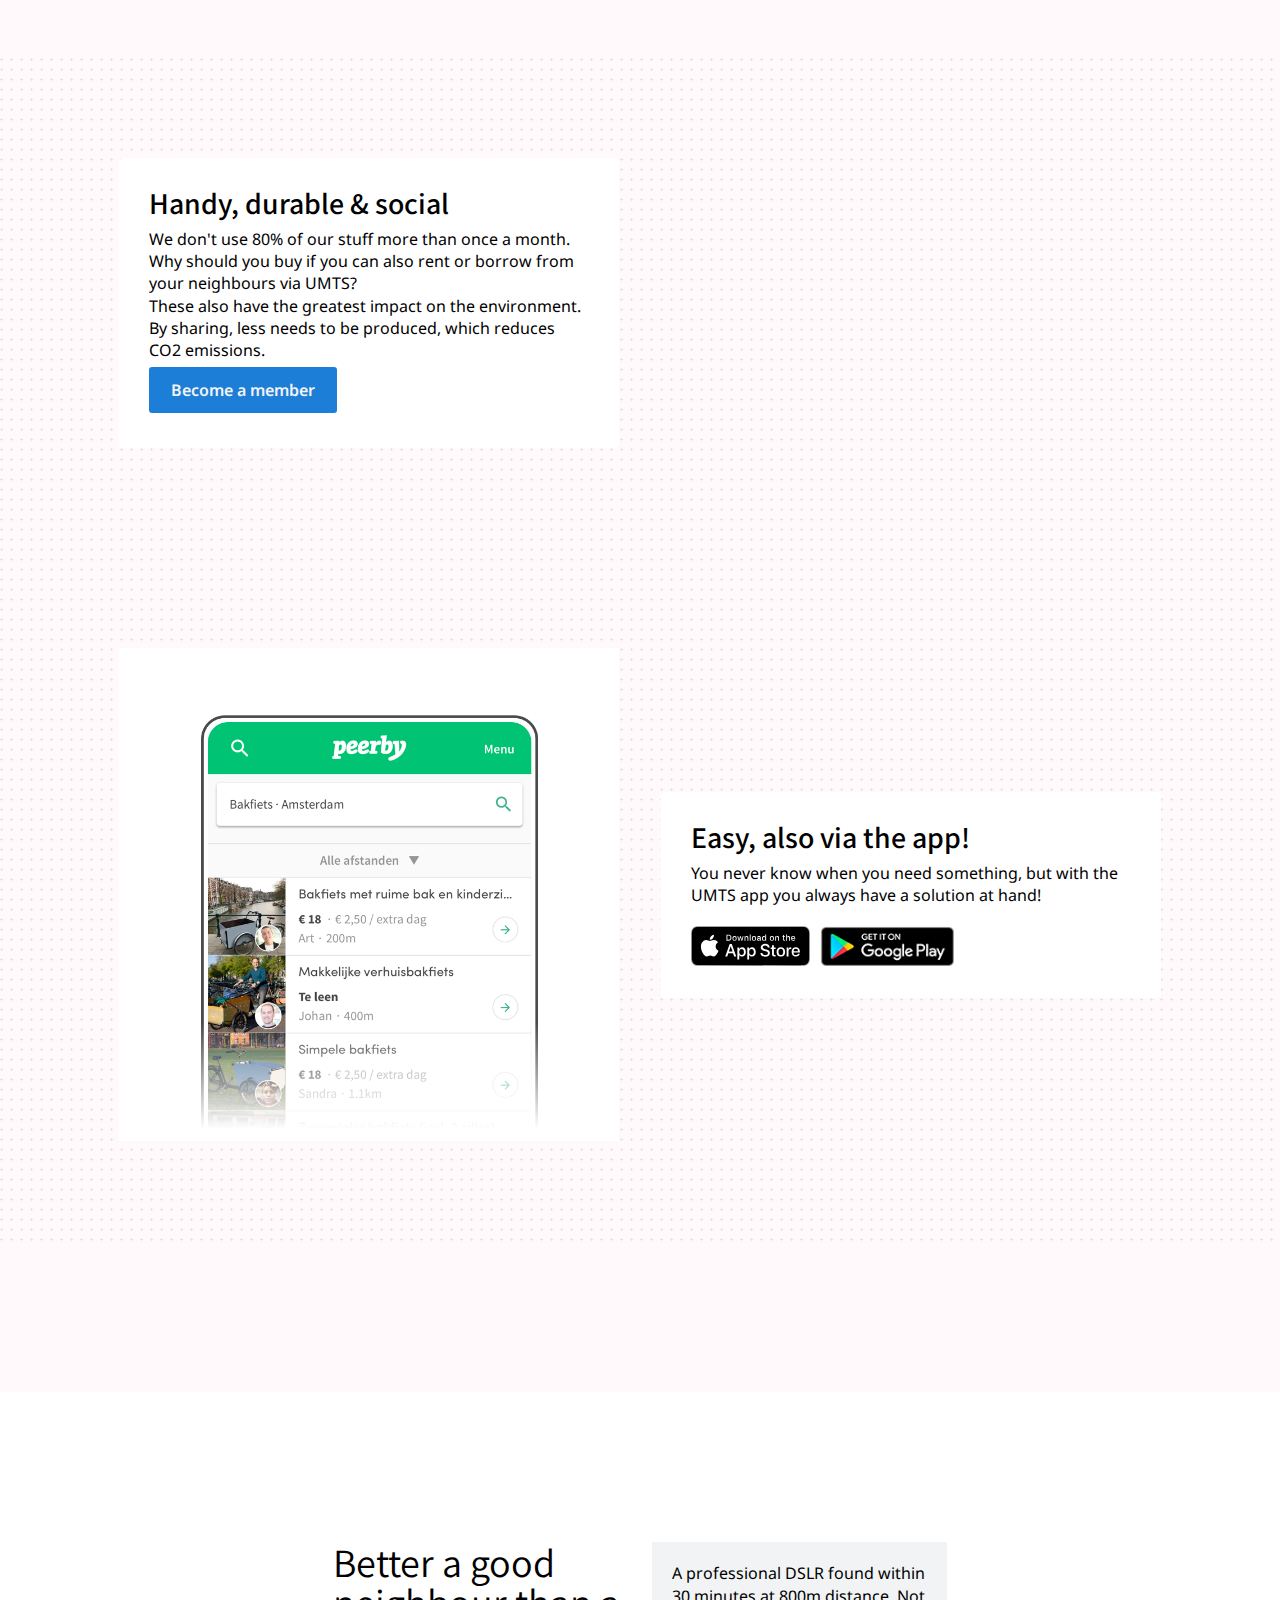
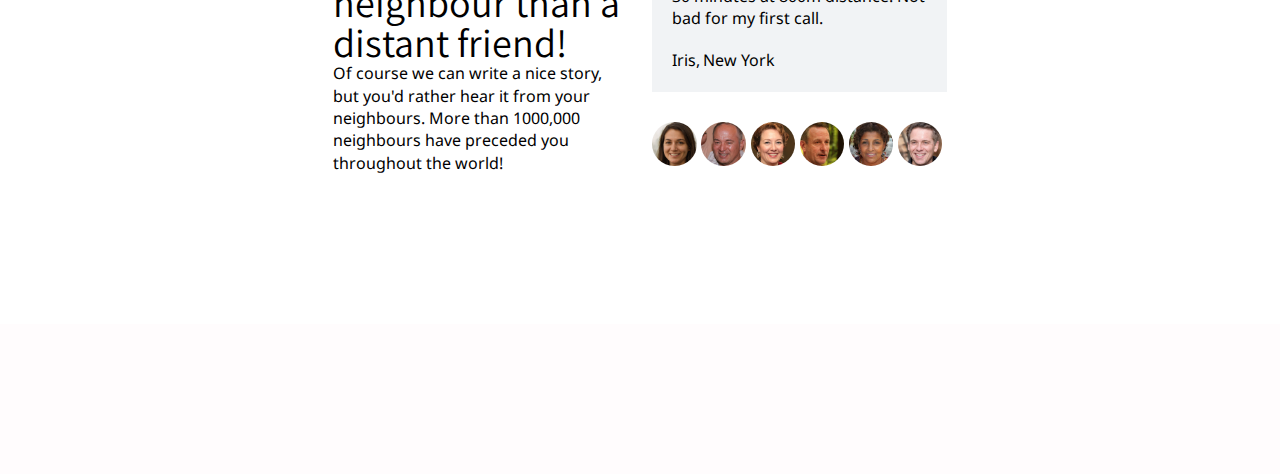
==== commit 7ad3c7b7: "Add basic testimonial style" ====
--- a/index.html
+++ b/index.html
@@ -270,7 +270,6 @@
 
         <section class="showcase apps">
             <div class="container">
-                
                 <div class="cta-description">
                     <h2>Easy, also via the app!</h2>
                     <p>You never know when you need something, but with the UMTS app you always have a
@@ -291,60 +290,62 @@
                 </div>
             </section>
             
-            <section class="social-proof container">
-                <div class="intro">
-                    <h1>Better a good neighbour than a distant friend!</h1>
-                    <p>Of course we can write a nice story, but you'd rather hear it from your neighbours. More than 1000,000 neighbours have preceded you throughout the world!</p>
-                </div>
-
-                <div class="testimonials">
-                    <div class="texts">
-                        <div id="text-1">
-                            <p>A professional DSLR found within 30 minutes at 800m distance. Not bad for my first call.</p>
-                             <p class="name">Iris</p>
-                             <p class="city">New York</p>
-                        </div>
-                        
-                        <div id="text-2">
-                            <p>It's ideal for me as an expat in a new country! I have all the gear at my disposal
-                                right away.</p>
-                                <p class="name">Ahmed</p>
-                                <p class="city">Denver</p>
-                        </div>
-                        
-                        <div id="text-3">
-                            <p>Even if it's only fleeting or one-off, such an exchange with a neighbour on UMTS always has something special!</p>
-                            <p class="name">Silvia</p>
-                            <p class="city">Singapore</p>
-                        </div>
-                        
-                        <div id="text-4">
-                            <p>I often rent out my turntables, so I'm often invited to the party as a reward!</p>
-                            <p class="name">Jack</p>
-                            <p class="city">London</p>
-                        </div>
-                        
-                        <div id="text-5">
-                            <p>It makes me feel better if I can help people with my stuff. So in the end I also help myself.</p>
-                            <p class="name">Sophia</p>
-                            <p class="city">Sao Paulo</p>
-                        </div>
-                        
-                        <div id="text-1">
-                           <p>I have been able to borrow so much from UMTS for my recording and I am so grateful for that. I finally thanked my neighbours by inviting them to my release party!</p>
-                           <p class="name">Raphael</p>
-                           <p class="city">Barcelona</p>
-                        </div>
+            <section class="social-proof">
+                <div class="social-proof container">
+                    <div class="intro">
+                        <h1>Better a good neighbour than a distant friend!</h1>
+                        <p>Of course we can write a nice story, but you'd rather hear it from your neighbours. More than 1000,000 neighbours have preceded you throughout the world!</p>
                     </div>
     
-                    <div class="pictures">
-                        <div id="image-1"><img src="/testimonials/img/picture-1.jpeg" alt=""></div>
-                        <div id="image-2"><img src="/testimonials/img/picture-2.jpeg" alt=""></div>
-                        <div id="image-3"><img src="/testimonials/img/picture-3.jpeg" alt=""></div>
-                        <div id="image-4"><img src="/testimonials/img/picture-4.jpeg" alt=""></div>
-                        <div id="image-5"><img src="/testimonials/img/picture-5.jpeg" alt=""></div>
-                        <div id="image-6"><img src="/testimonials/img/picture-6.jpeg" alt=""></div>
-    
+                    <div class="testimonials">
+                        <div class="texts">
+                            <div id="text-1">
+                                <p>A professional DSLR found within 30 minutes at 800m distance. Not bad for my first call.</p>
+                                 <p class="name">Iris</p>
+                                 <p class="city">New York</p>
+                            </div>
+                            
+                            <div id="text-2">
+                                <p>It's ideal for me as an expat in a new country! I have all the gear at my disposal
+                                    right away.</p>
+                                    <p class="name">Ahmed</p>
+                                    <p class="city">Denver</p>
+                            </div>
+                            
+                            <div id="text-3">
+                                <p>Even if it's only fleeting or one-off, such an exchange with a neighbour on UMTS always has something special!</p>
+                                <p class="name">Silvia</p>
+                                <p class="city">Singapore</p>
+                            </div>
+                            
+                            <div id="text-4">
+                                <p>I often rent out my turntables, so I'm often invited to the party as a reward!</p>
+                                <p class="name">Jack</p>
+                                <p class="city">London</p>
+                            </div>
+                            
+                            <div id="text-5">
+                                <p>It makes me feel better if I can help people with my stuff. So in the end I also help myself.</p>
+                                <p class="name">Sophia</p>
+                                <p class="city">Sao Paulo</p>
+                            </div>
+                            
+                            <div id="text-6">
+                               <p>I have been able to borrow so much from UMTS for my recording and I am so grateful for that. I finally thanked my neighbours by inviting them to my release party!</p>
+                               <p class="name">Raphael</p>
+                               <p class="city">Barcelona</p>
+                            </div>
+                        </div>
+        
+                        <div class="pictures">
+                            <div id="image-1"><img src="/testimonials/img/picture-1.jpeg" alt=""></div>
+                            <div id="image-2"><img src="/testimonials/img/picture-2.jpeg" alt=""></div>
+                            <div id="image-3"><img src="/testimonials/img/picture-3.jpeg" alt=""></div>
+                            <div id="image-4"><img src="/testimonials/img/picture-4.jpeg" alt=""></div>
+                            <div id="image-5"><img src="/testimonials/img/picture-5.jpeg" alt=""></div>
+                            <div id="image-6"><img src="/testimonials/img/picture-6.jpeg" alt=""></div>
+        
+                        </div>
                     </div>
                 </div>
             </div>
--- a/css/index.css
+++ b/css/index.css
@@ -416,15 +416,37 @@
 .social-proof {
   display: flex;
   justify-content: space-between;
+  margin: 15rem auto;
+  background-color: white;
 }
 .social-proof > div {
   width: 48%;
 }
+.testimonials {
+  position: relative;
+  display: flex;
+  flex-direction: column;
+}
+.testimonials .texts div {
+  background-color: #f1f3f5;
+  padding: 2rem;
+}
+.testimonials .texts div .name,
+.testimonials .texts div .city {
+  display: inline;
+}
+.testimonials .texts div .name:after {
+  content: ',';
+}
+.testimonials .texts div p:first-child {
+  margin-bottom: 2rem;
+}
 .testimonials .texts div:not(:first-child) {
   display: none;
 }
 .testimonials .pictures {
   display: flex;
+  margin-top: 3rem;
 }
 .testimonials .pictures img {
   width: 90%;
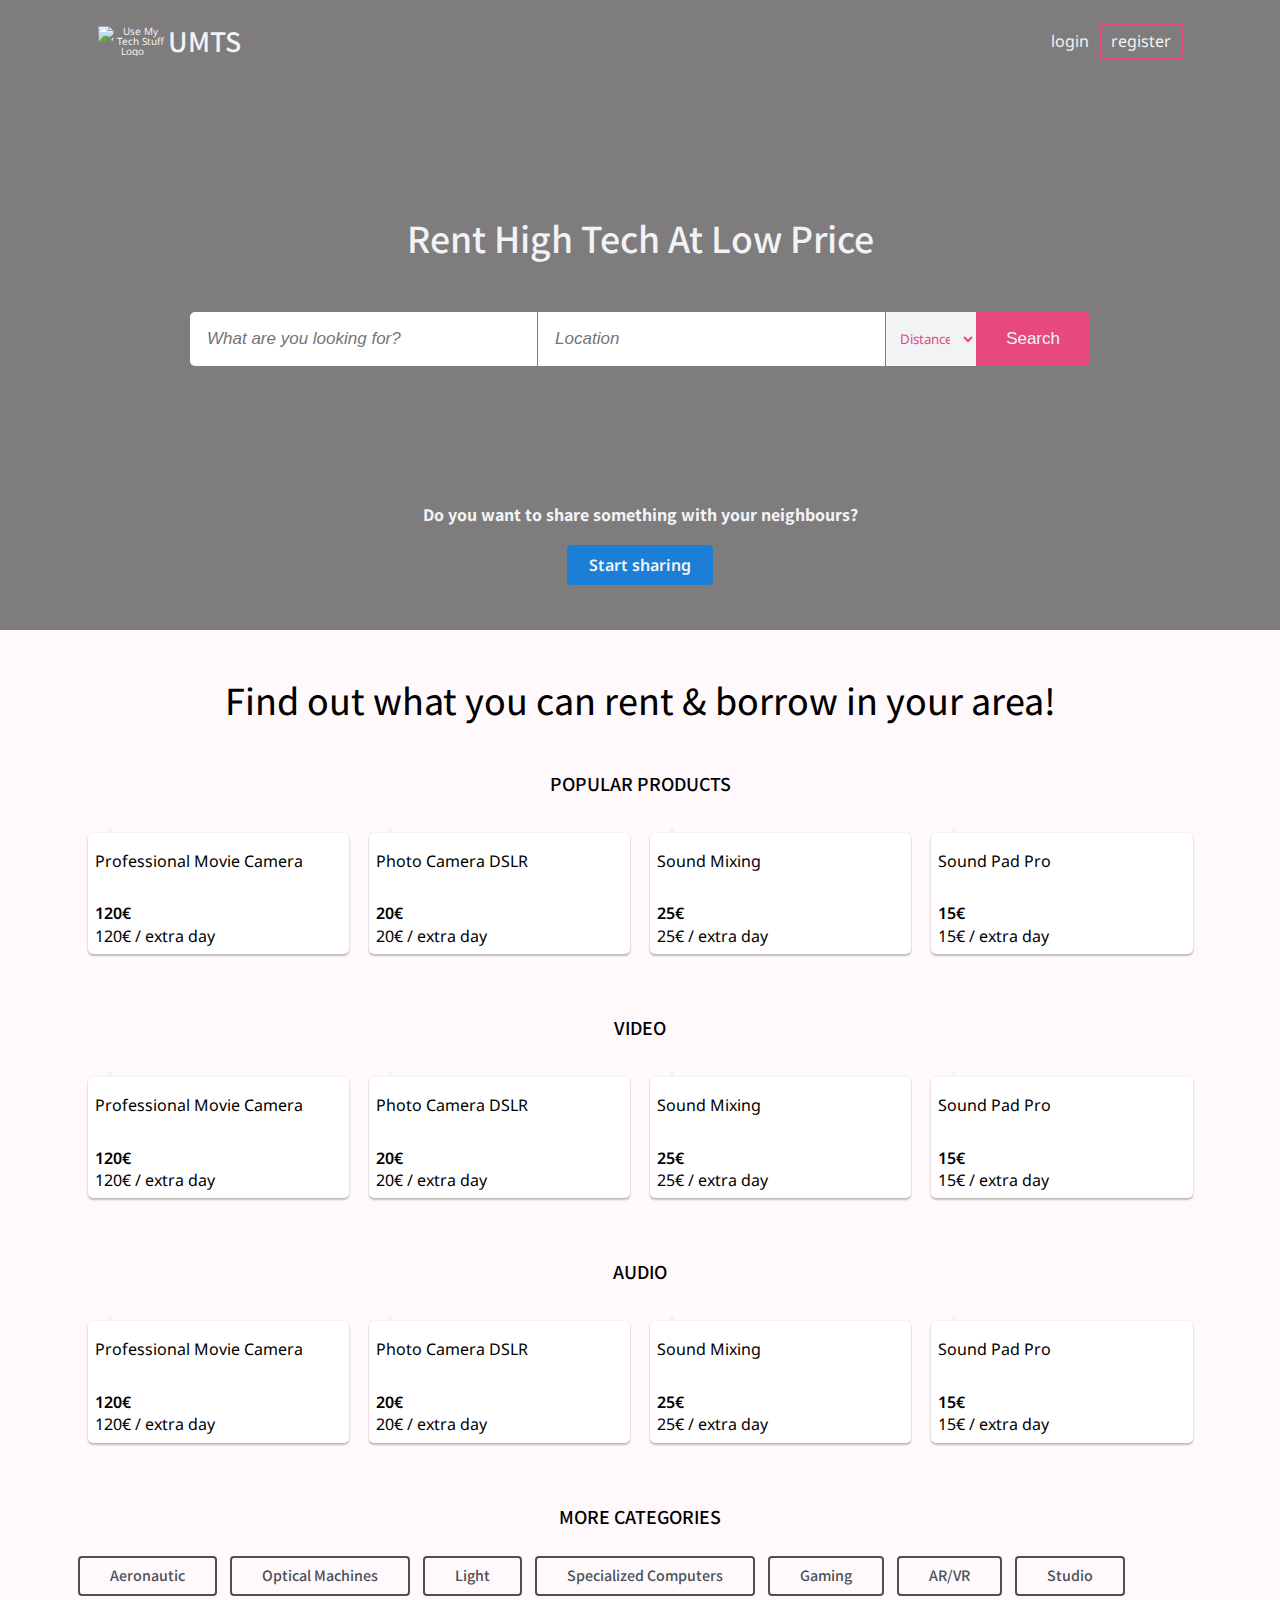
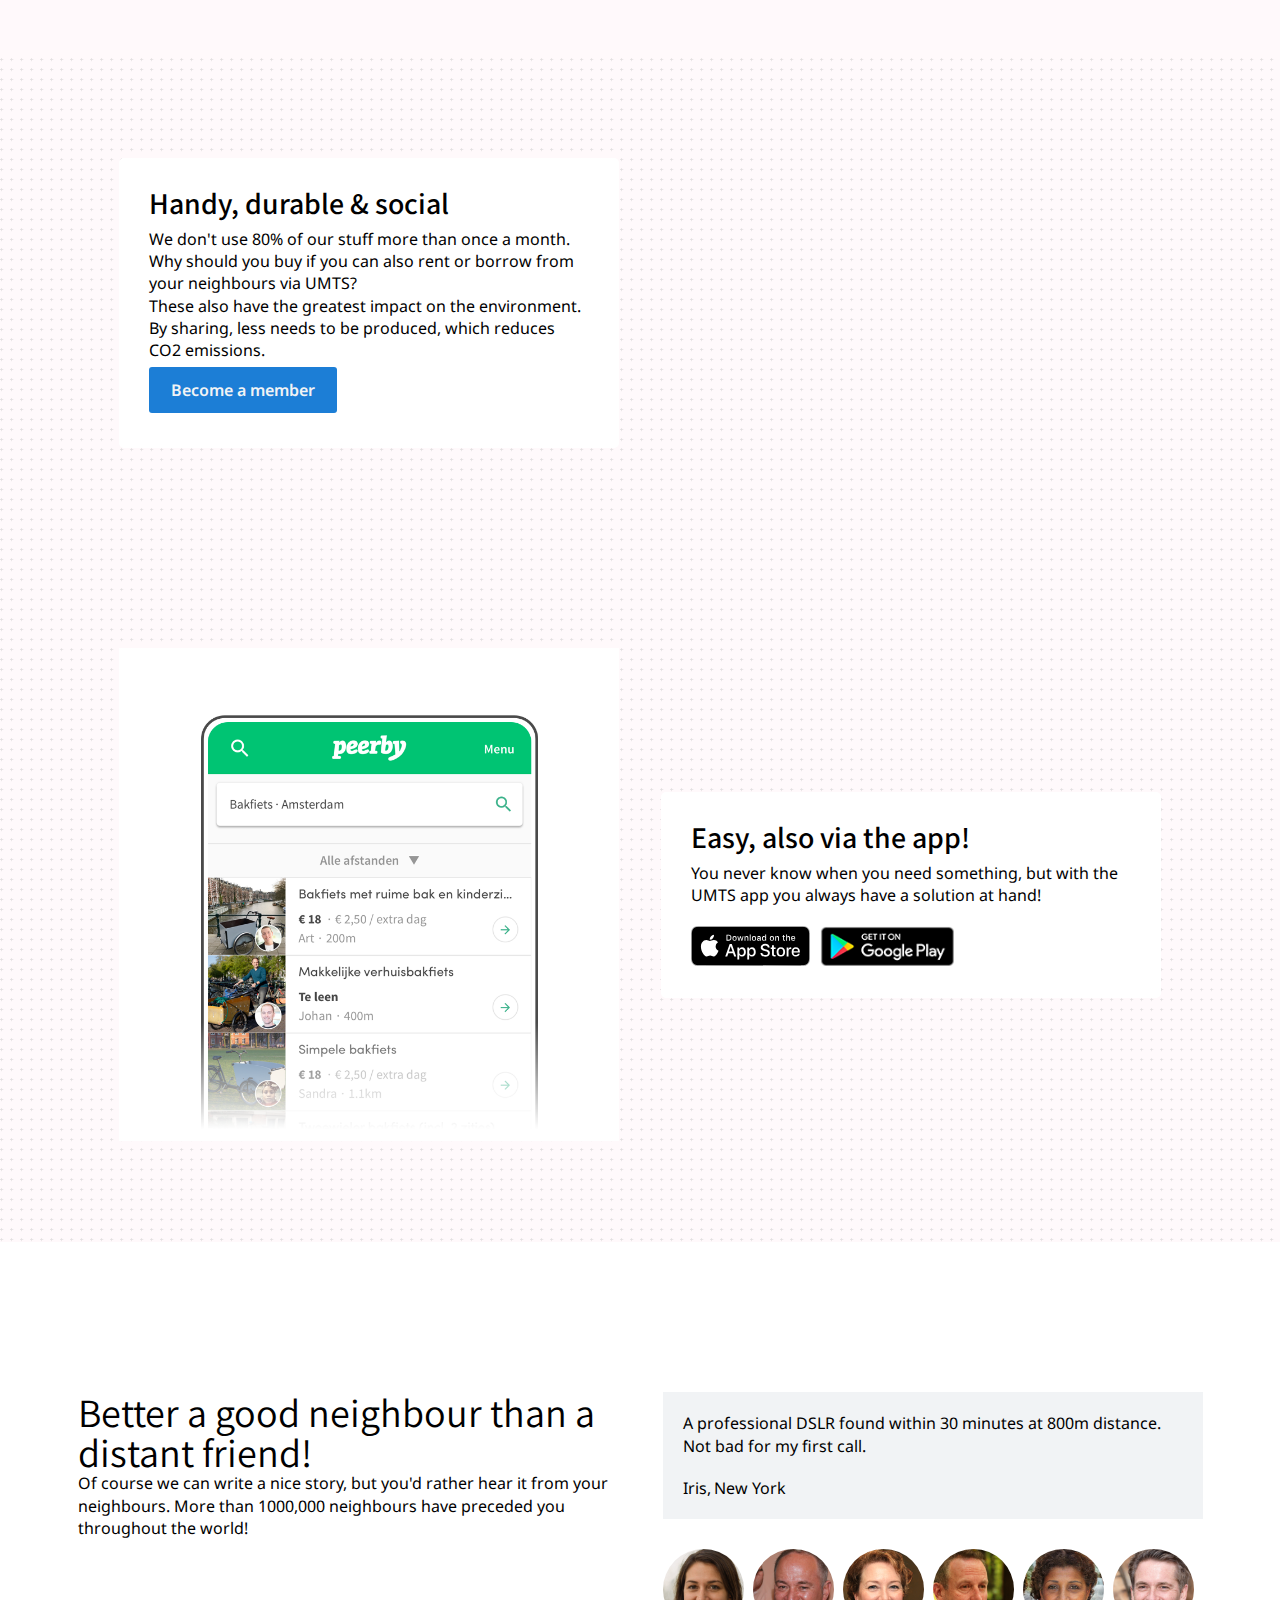
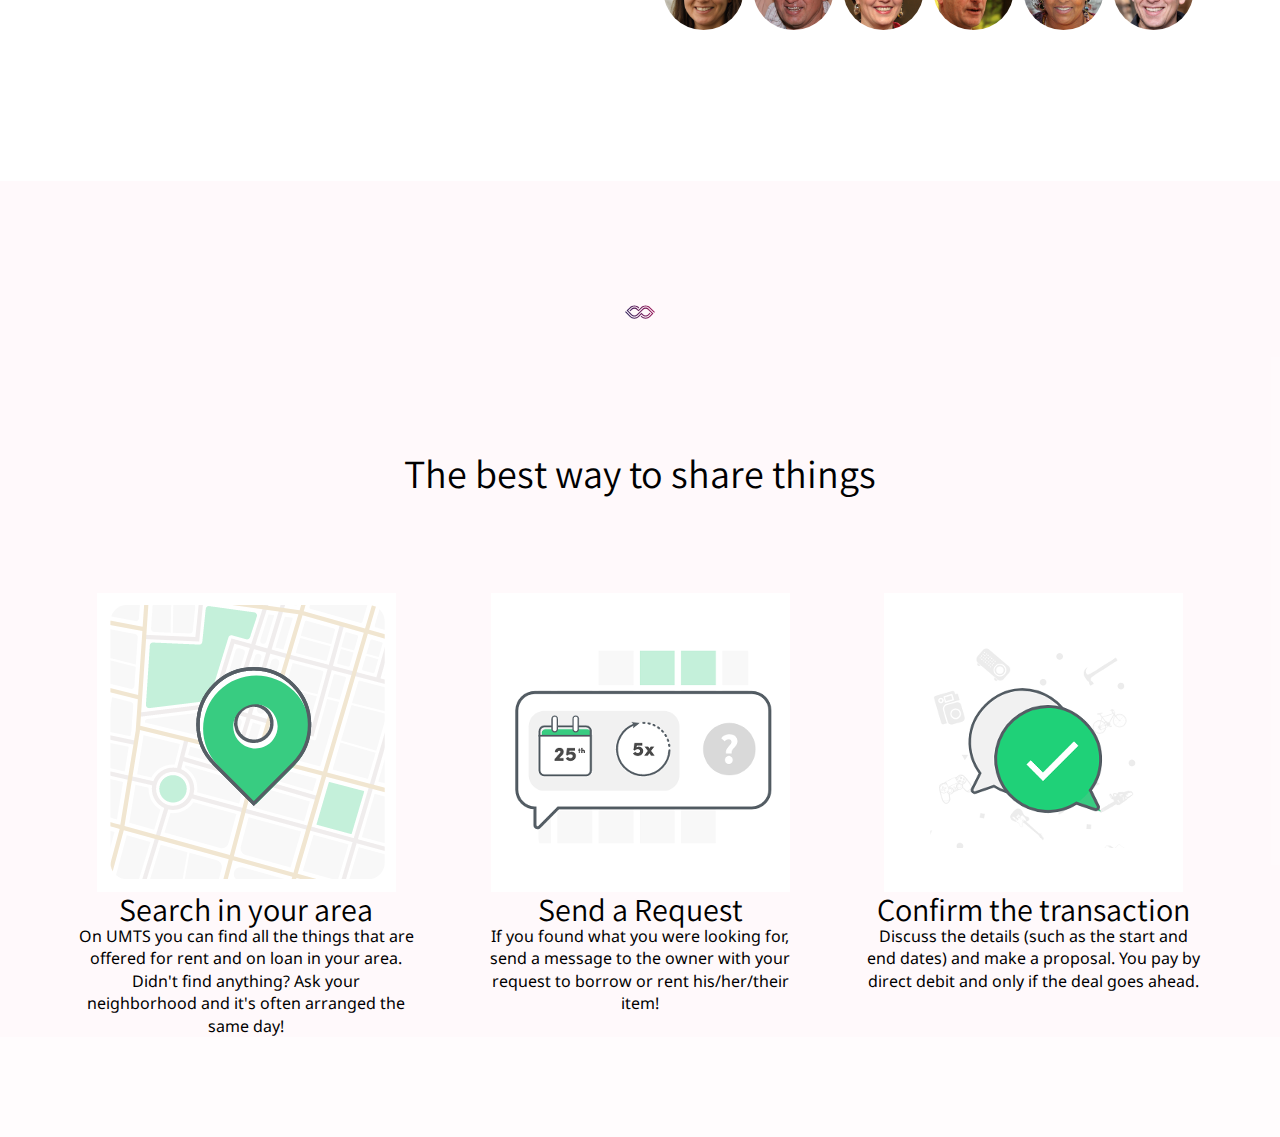
==== commit 865be5d0: "Add Why section with claims" ====
--- a/index.html
+++ b/index.html
@@ -248,6 +248,7 @@
                 <a href="#" class="tag">specialized computers</a>
                 <a href="#" class="tag">gaming</a>
                 <a href="#" class="tag">AR/VR</a>
+                <a href="#" class="tag">Studio</a>
             </div>
         </section>
 
@@ -274,70 +275,70 @@
                     <h2>Easy, also via the app!</h2>
                     <p>You never know when you need something, but with the UMTS app you always have a
                         solution at hand!</p>
-                        <div class="badges">
-                            <a href="#">
-                                <img src="/img/badge-apple-appstore.svg" alt="">
-                            </a>
-                            <a href="#">
-                                <img src="/img/badge-google-play.png" alt="">
-                            </a>
-                        </div>
-                    </div>
+                     <div class="badges">
+                         <a href="#">
+                            <img src="/img/badge-apple-appstore.svg" alt="">
+                         </a>
+                         <a href="#">
+                            <img src="/img/badge-google-play.png" alt="">
+                         </a>
+                     </div>
+                </div>
                     
-                    <div class="cta-illustration">
+                <div class="cta-illustration">
                         <img src="/img/app-mockup.png" alt="">
-                    </div>
-                </div>
-            </section>
-            
-            <section class="social-proof">
-                <div class="social-proof container">
-                    <div class="intro">
-                        <h1>Better a good neighbour than a distant friend!</h1>
-                        <p>Of course we can write a nice story, but you'd rather hear it from your neighbours. More than 1000,000 neighbours have preceded you throughout the world!</p>
-                    </div>
+                </div>
+            </div>
+        </section>
+
+        <section class="social-proof">
+            <div class=" container">
+                <div class="intro">
+                    <h1>Better a good neighbour than a distant friend!</h1>
+                    <p>Of course we can write a nice story, but you'd rather hear it from your neighbours. More than 1000,000 neighbours have preceded you throughout the world!</p>
+                </div>
     
-                    <div class="testimonials">
-                        <div class="texts">
-                            <div id="text-1">
+                <div class="testimonials">
+                    <div class="texts">
+                        <div id="text-1">
                                 <p>A professional DSLR found within 30 minutes at 800m distance. Not bad for my first call.</p>
                                  <p class="name">Iris</p>
                                  <p class="city">New York</p>
-                            </div>
-                            
-                            <div id="text-2">
+                        </div>
+                        
+                        <div id="text-2">
                                 <p>It's ideal for me as an expat in a new country! I have all the gear at my disposal
                                     right away.</p>
                                     <p class="name">Ahmed</p>
                                     <p class="city">Denver</p>
-                            </div>
-                            
-                            <div id="text-3">
+                        </div>
+                        
+                        <div id="text-3">
                                 <p>Even if it's only fleeting or one-off, such an exchange with a neighbour on UMTS always has something special!</p>
                                 <p class="name">Silvia</p>
                                 <p class="city">Singapore</p>
-                            </div>
-                            
-                            <div id="text-4">
+                        </div>
+                        
+                        <div id="text-4">
                                 <p>I often rent out my turntables, so I'm often invited to the party as a reward!</p>
                                 <p class="name">Jack</p>
                                 <p class="city">London</p>
-                            </div>
-                            
-                            <div id="text-5">
+                        </div>
+                        
+                        <div id="text-5">
                                 <p>It makes me feel better if I can help people with my stuff. So in the end I also help myself.</p>
                                 <p class="name">Sophia</p>
                                 <p class="city">Sao Paulo</p>
-                            </div>
-                            
-                            <div id="text-6">
-                               <p>I have been able to borrow so much from UMTS for my recording and I am so grateful for that. I finally thanked my neighbours by inviting them to my release party!</p>
-                               <p class="name">Raphael</p>
-                               <p class="city">Barcelona</p>
-                            </div>
-                        </div>
+                        </div>
+                        
+                        <div id="text-6">
+                           <p>I have been able to borrow so much from UMTS for my recording and I am so grateful for that. I finally thanked my neighbours by inviting them to my release party!</p>
+                           <p class="name">Raphael</p>
+                           <p class="city">Barcelona</p>
+                        </div>
+                    </div>
         
-                        <div class="pictures">
+                    <div class="pictures">
                             <div id="image-1"><img src="/testimonials/img/picture-1.jpeg" alt=""></div>
                             <div id="image-2"><img src="/testimonials/img/picture-2.jpeg" alt=""></div>
                             <div id="image-3"><img src="/testimonials/img/picture-3.jpeg" alt=""></div>
@@ -345,12 +346,35 @@
                             <div id="image-5"><img src="/testimonials/img/picture-5.jpeg" alt=""></div>
                             <div id="image-6"><img src="/testimonials/img/picture-6.jpeg" alt=""></div>
         
-                        </div>
-                    </div>
-                </div>
-            </div>
-        </section>
-
+                    </div>
+                </div>
+            </div>
+        </section>
+
+        <section class="container why">
+            <img src="/img/UMTS.svg" alt="">
+            <h1>The best way to share things</h1>
+            <div class="claims">
+                <div>
+                    <img src="/img/illustration-1.png" alt="">
+                    <h2>Search in your area</h2>
+                    <p> On UMTS you can find all the things that are offered for rent and on loan in your area. Didn't find anything? Ask your neighborhood and it's often arranged the same day!</p>
+                </div>
+    
+                <div>
+                    <img src="/img/illustration-2.png" alt="">
+                    <h2>Send a Request</h2>
+                    <p>If you found what you were looking for, send a message to the owner with your request to borrow or rent his/her/their item!</p>
+                </div>
+    
+                <div>
+                    <img src="/img/illustration-3.png" alt="">
+                    <h2>Confirm the transaction</h2>
+                    <p>Discuss the details (such as the start and end dates) and make a proposal. You pay by direct debit
+                        and only if the deal goes ahead.</p>
+                </div>
+            </div>
+        </section>
     </main>
 
     <footer class="container">
--- a/css/index.css
+++ b/css/index.css
@@ -258,6 +258,23 @@
   margin-top: 2rem;
   margin-right: 1rem;
 }
+.why {
+  text-align: center;
+  margin: 10rem auto;
+}
+.why > img {
+  width: 12rem;
+}
+.why h1 {
+  margin: 10rem 0;
+}
+.claims {
+  display: flex;
+  justify-content: space-between;
+}
+.claims div {
+  width: 30%;
+}
 .hero-nav {
   background-image: linear-gradient(rgba(0, 0, 0, 0.5), rgba(0, 0, 0, 0.5)), url(../img/devices.jpg);
   background-size: cover;
@@ -414,12 +431,14 @@
   font-weight: 600;
 }
 .social-proof {
+  background-color: white;
+}
+.social-proof .container {
   display: flex;
   justify-content: space-between;
-  margin: 15rem auto;
-  background-color: white;
-}
-.social-proof > div {
+  padding: 15rem 0;
+}
+.social-proof .container > div {
   width: 48%;
 }
 .testimonials {
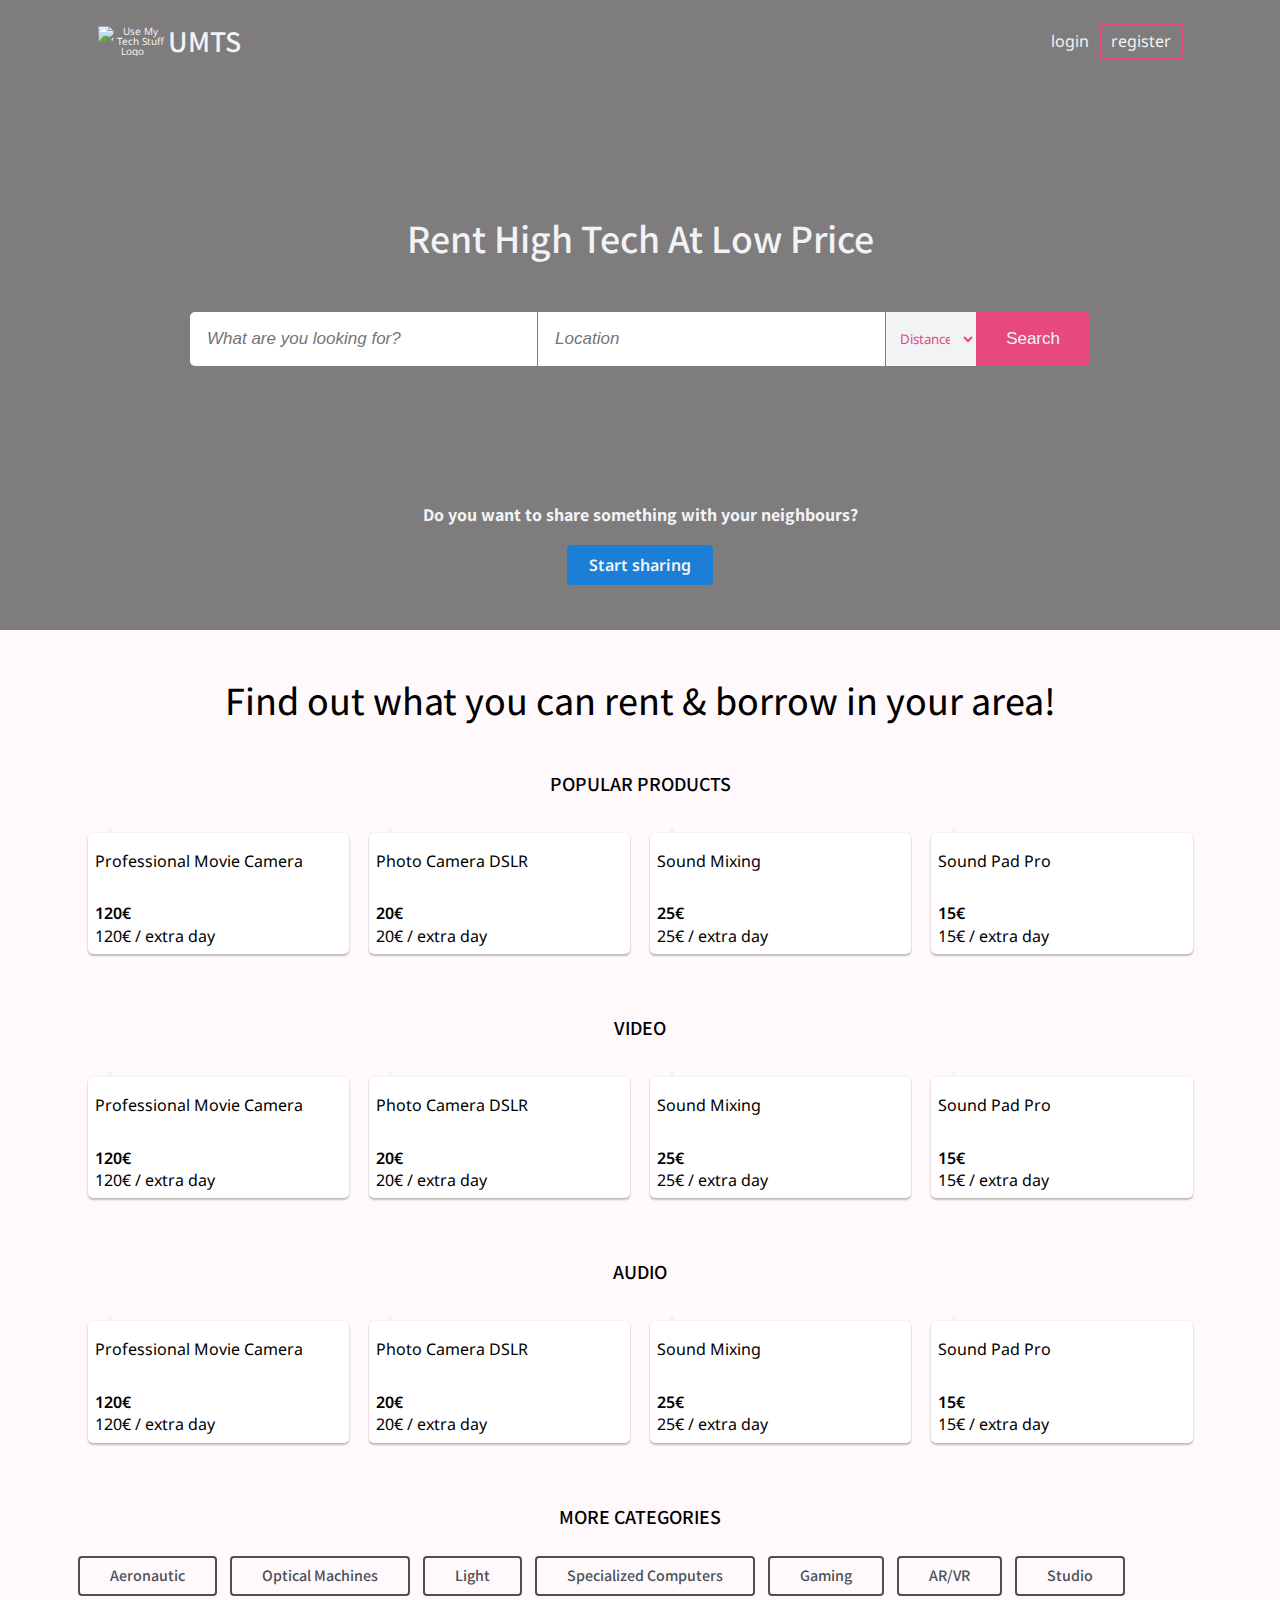
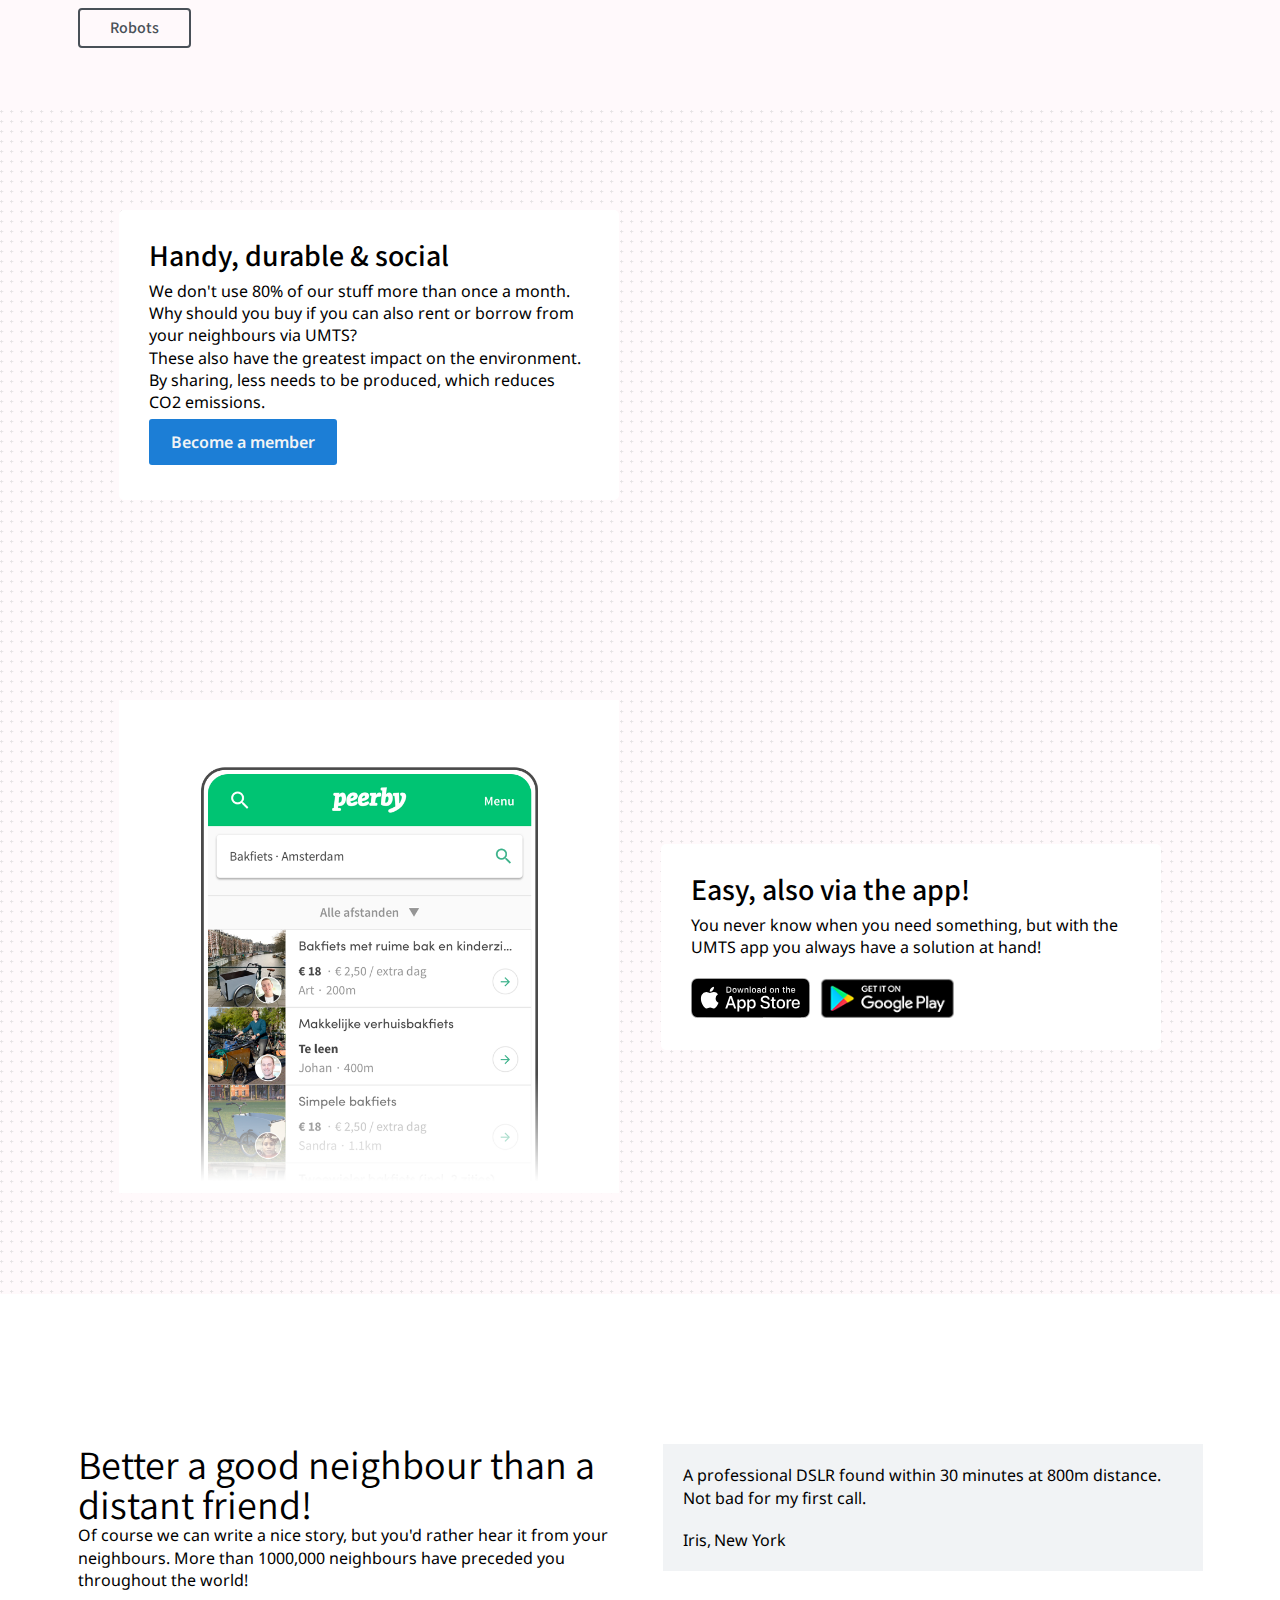
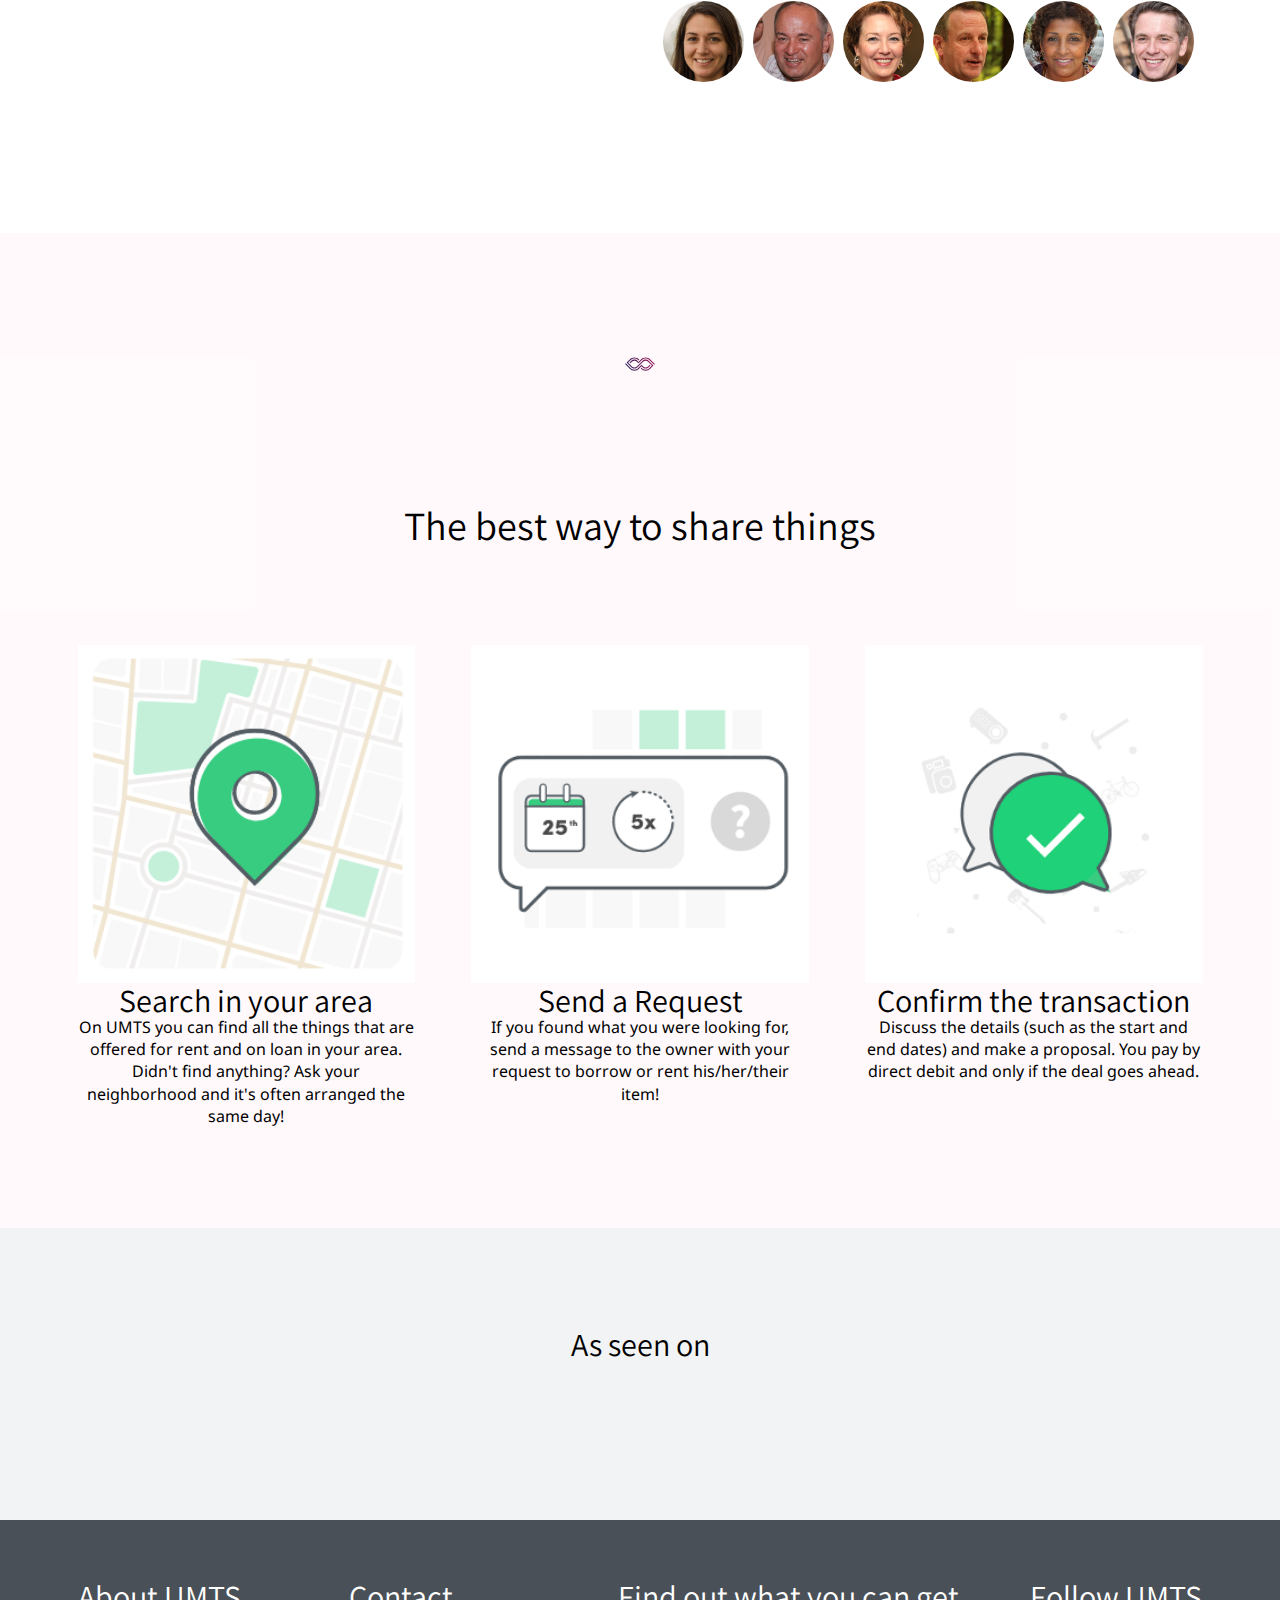
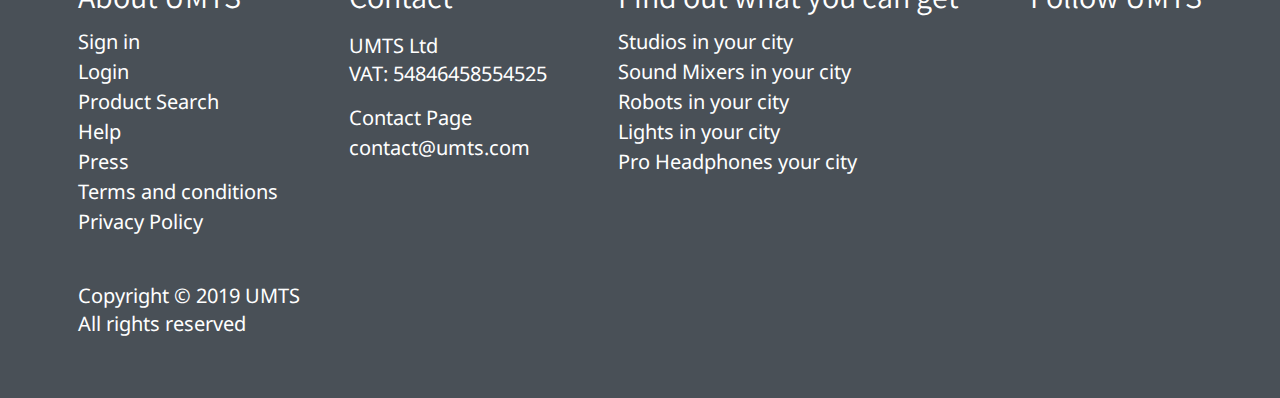
==== commit 14155976: "Add Footer style" ====
--- a/index.html
+++ b/index.html
@@ -48,7 +48,6 @@
     </header>
 
     <main>
-
         <section class="heading-title">
             <h1>Find out what you can rent & borrow in your area!</h1>
         </section>
@@ -249,6 +248,7 @@
                 <a href="#" class="tag">gaming</a>
                 <a href="#" class="tag">AR/VR</a>
                 <a href="#" class="tag">Studio</a>
+                <a href="#" class="tag">robots</a>
             </div>
         </section>
 
@@ -356,31 +356,99 @@
             <h1>The best way to share things</h1>
             <div class="claims">
                 <div>
-                    <img src="/img/illustration-1.png" alt="">
+                    <div>
+                        <img src="/img/illustration-1.png" alt="">
+                    </div>
                     <h2>Search in your area</h2>
                     <p> On UMTS you can find all the things that are offered for rent and on loan in your area. Didn't find anything? Ask your neighborhood and it's often arranged the same day!</p>
                 </div>
     
                 <div>
-                    <img src="/img/illustration-2.png" alt="">
+                    <div>
+                        <img src="/img/illustration-2.png" alt="">
+                    </div>
                     <h2>Send a Request</h2>
                     <p>If you found what you were looking for, send a message to the owner with your request to borrow or rent his/her/their item!</p>
                 </div>
     
                 <div>
-                    <img src="/img/illustration-3.png" alt="">
+                    <div>
+                        <img src="/img/illustration-3.png" alt="">
+                    </div>
                     <h2>Confirm the transaction</h2>
                     <p>Discuss the details (such as the start and end dates) and make a proposal. You pay by direct debit
                         and only if the deal goes ahead.</p>
                 </div>
             </div>
         </section>
+
+        <section class="press">
+            <div class="container">
+                <h2>As seen on</h2>
+                <div class="logos">
+                    <div><img src="/landing-page/img/bbc.png" alt=""></div>
+                    <div><img src="/landing-page/img/detelegraaf.png" alt=""></div>
+                    <div><img src="/landing-page/img/nos.png" alt=""></div>
+                    <div><img src="/landing-page/img/nytimes.png" alt=""></div>
+                    <div><img src="/landing-page/img/tnw.png" alt=""></div>
+                    <div><img src="/landing-page/img/wired.png" alt=""></div>
+                </div>
+            </div>
+        </section>
     </main>
 
-    <footer class="container">
-
+    <footer>
+        <div class="container">
+            <div class="links">
+                <div id="about">
+                    <h2>About UMTS</h2>
+                    <ul>
+                        <li><a href="#">Sign in</a></li>
+                        <li><a href="#">Login</a></li>
+                        <li><a href="#">Product Search</a></li>
+                        <li><a href="#">Help</a></li>
+                        <li><a href="#">Press</a></li>
+                        <li><a href="#">Terms and conditions</a></li>
+                        <li><a href="#">Privacy Policy</a></li>
+                    </ul>
+                </div>
+    
+                <div id="contact">
+                    <h2>Contact</h2>
+                    <p>UMTS Ltd <br> VAT: 54846458554525</p>
+                    <ul>
+                        <li><a href="#">Contact Page</a></li>
+                        <li><a href="mailto:contact@umts.com">contact@umts.com</a></li>
+                    </ul>
+                </div>
+    
+                <div id="more">
+                    <h2>Find out what you can get</h2>
+                    <ul>
+                        <li><a href="#">Studios in your city</a></li>
+                        <li><a href="#">Sound Mixers in your city</a></li>
+                        <li><a href="#">Robots in your city</a></li>
+                        <li><a href="#">Lights in your city</a></li>
+                        <li><a href="#">Pro Headphones your city</a></li>
+                    </ul>
+                </div>
+    
+                <div id="social">
+                    <h2>Follow UMTS</h2>
+                    <img src="/img/social.svg" alt="">
+                </div>
+            </div>
+    
+            <div class="copyright">
+                <div>
+                    <img src="/img/UMTS-White.svg" alt="">
+                </div>
+                <div>
+                    <p>Copyright © 2019 UMTS</p>
+                    <p>All rights reserved</p>
+                </div>
+            </div>
+        </div>
     </footer>
-
-
 </body>
 </html>--- a/css/index.css
+++ b/css/index.css
@@ -272,8 +272,71 @@
   display: flex;
   justify-content: space-between;
 }
-.claims div {
+.claims > div {
   width: 30%;
+}
+.claims img {
+  width: 100%;
+  height: 100%;
+}
+.press {
+  text-align: center;
+  background-color: #f1f3f5;
+  padding: 10rem 0;
+}
+.press h2 {
+  margin-bottom: 5rem;
+}
+.press .logos {
+  display: flex;
+  justify-content: space-around;
+  align-items: center;
+}
+.press .logos img {
+  margin: 0 2rem;
+}
+footer {
+  background-color: #495057;
+  color: white;
+  padding: 6rem 0;
+}
+footer a,
+footer p {
+  color: white;
+  font-size: 2rem;
+}
+.links {
+  display: flex;
+  justify-content: space-between;
+}
+.links a:hover {
+  color: #e64980;
+}
+.links ul li {
+  margin-bottom: 1rem;
+}
+.links h2,
+.links p {
+  margin-bottom: 2rem;
+}
+.links #about,
+.links #contact,
+.links #social {
+  flex-basis: 1;
+}
+.links #more {
+  flex-basis: 2;
+}
+.links #social img {
+  width: 15rem;
+}
+.copyright {
+  display: flex;
+  align-items: center;
+  margin-top: 4rem;
+}
+.copyright img {
+  width: 10rem;
 }
 .hero-nav {
   background-image: linear-gradient(rgba(0, 0, 0, 0.5), rgba(0, 0, 0, 0.5)), url(../img/devices.jpg);
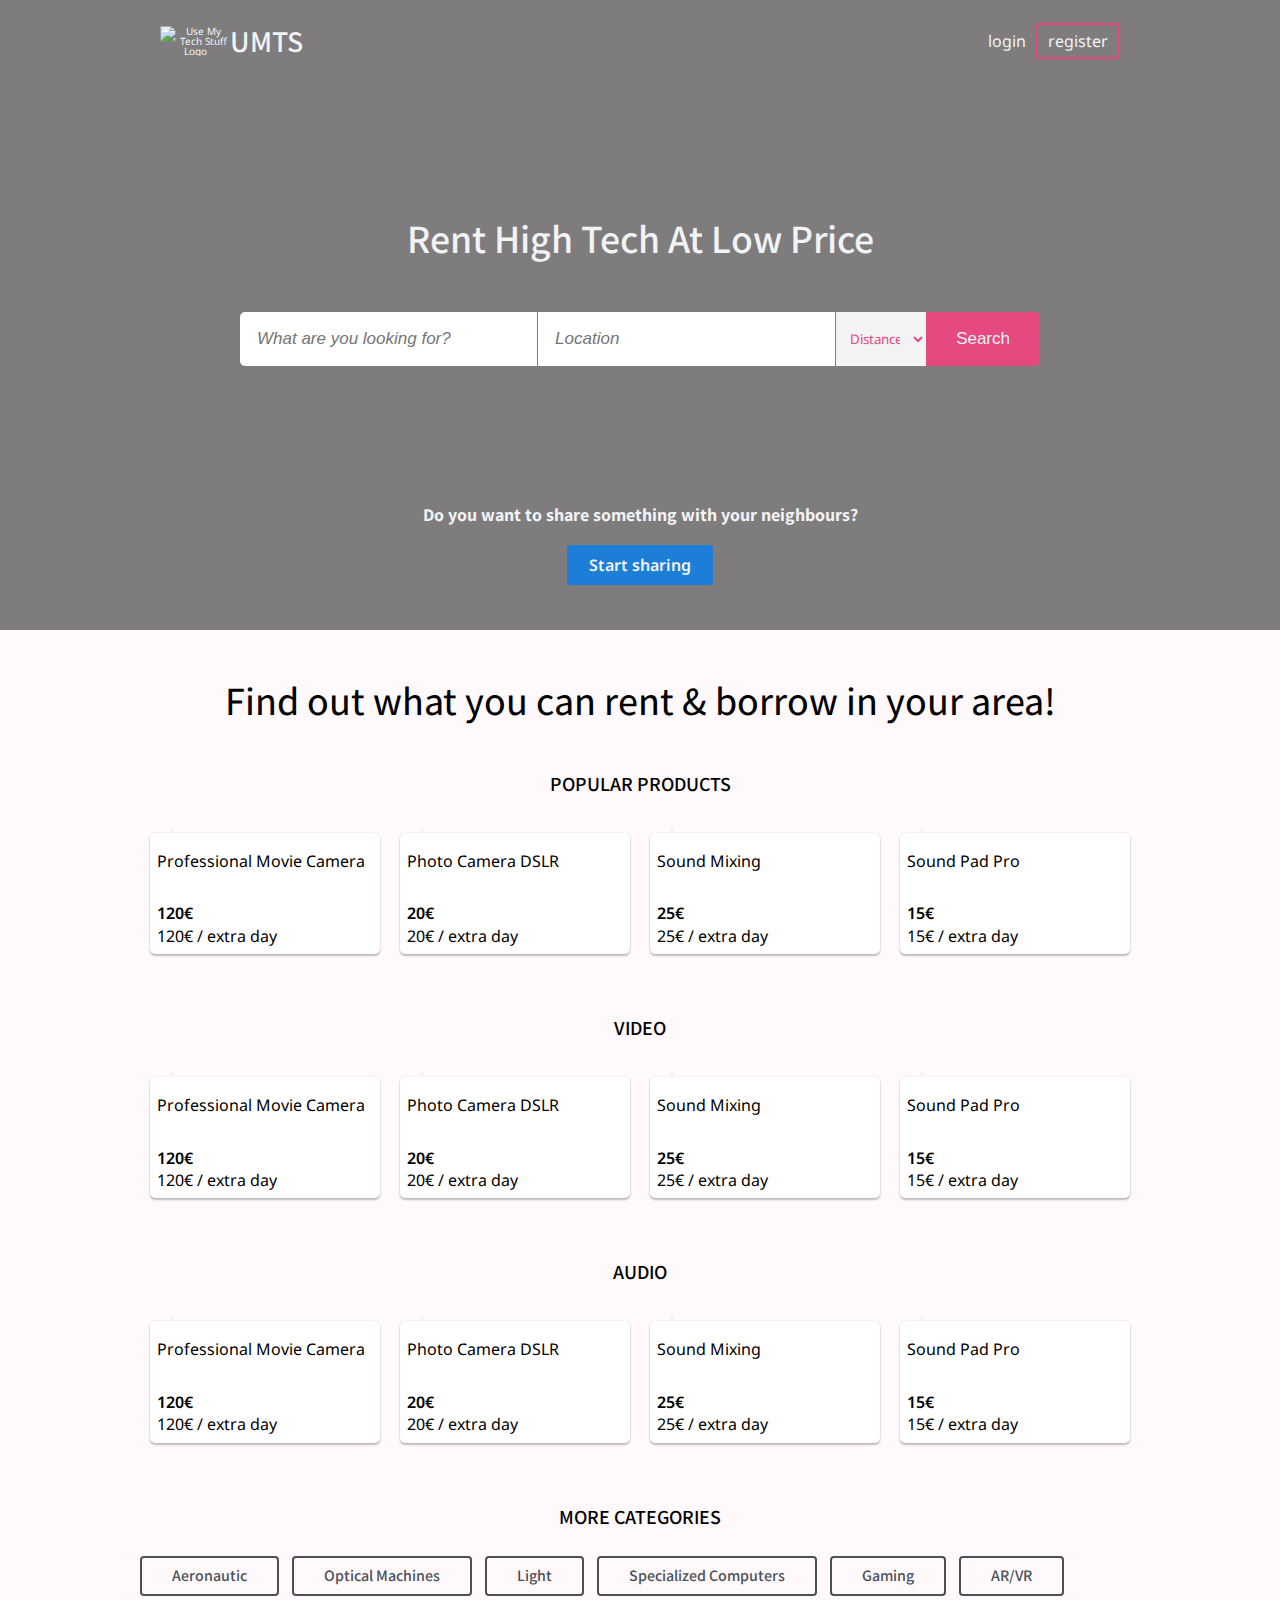
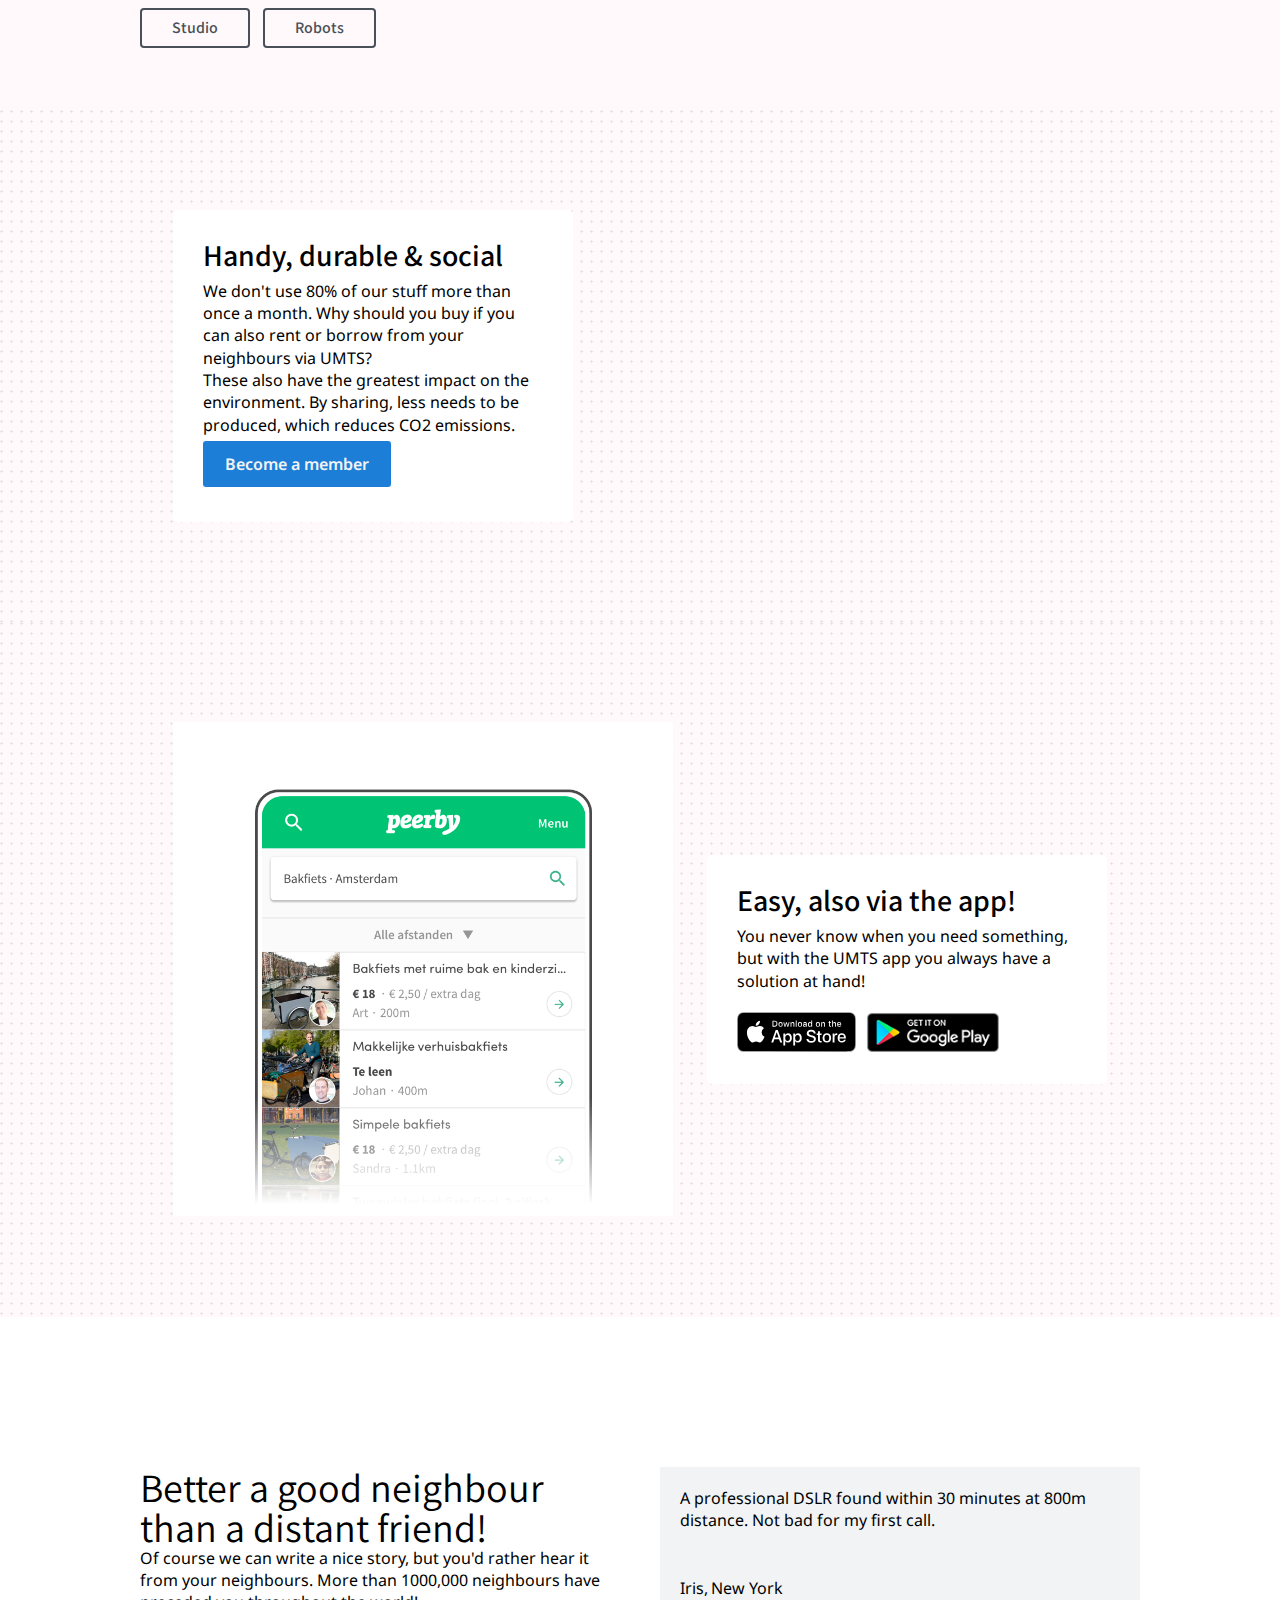
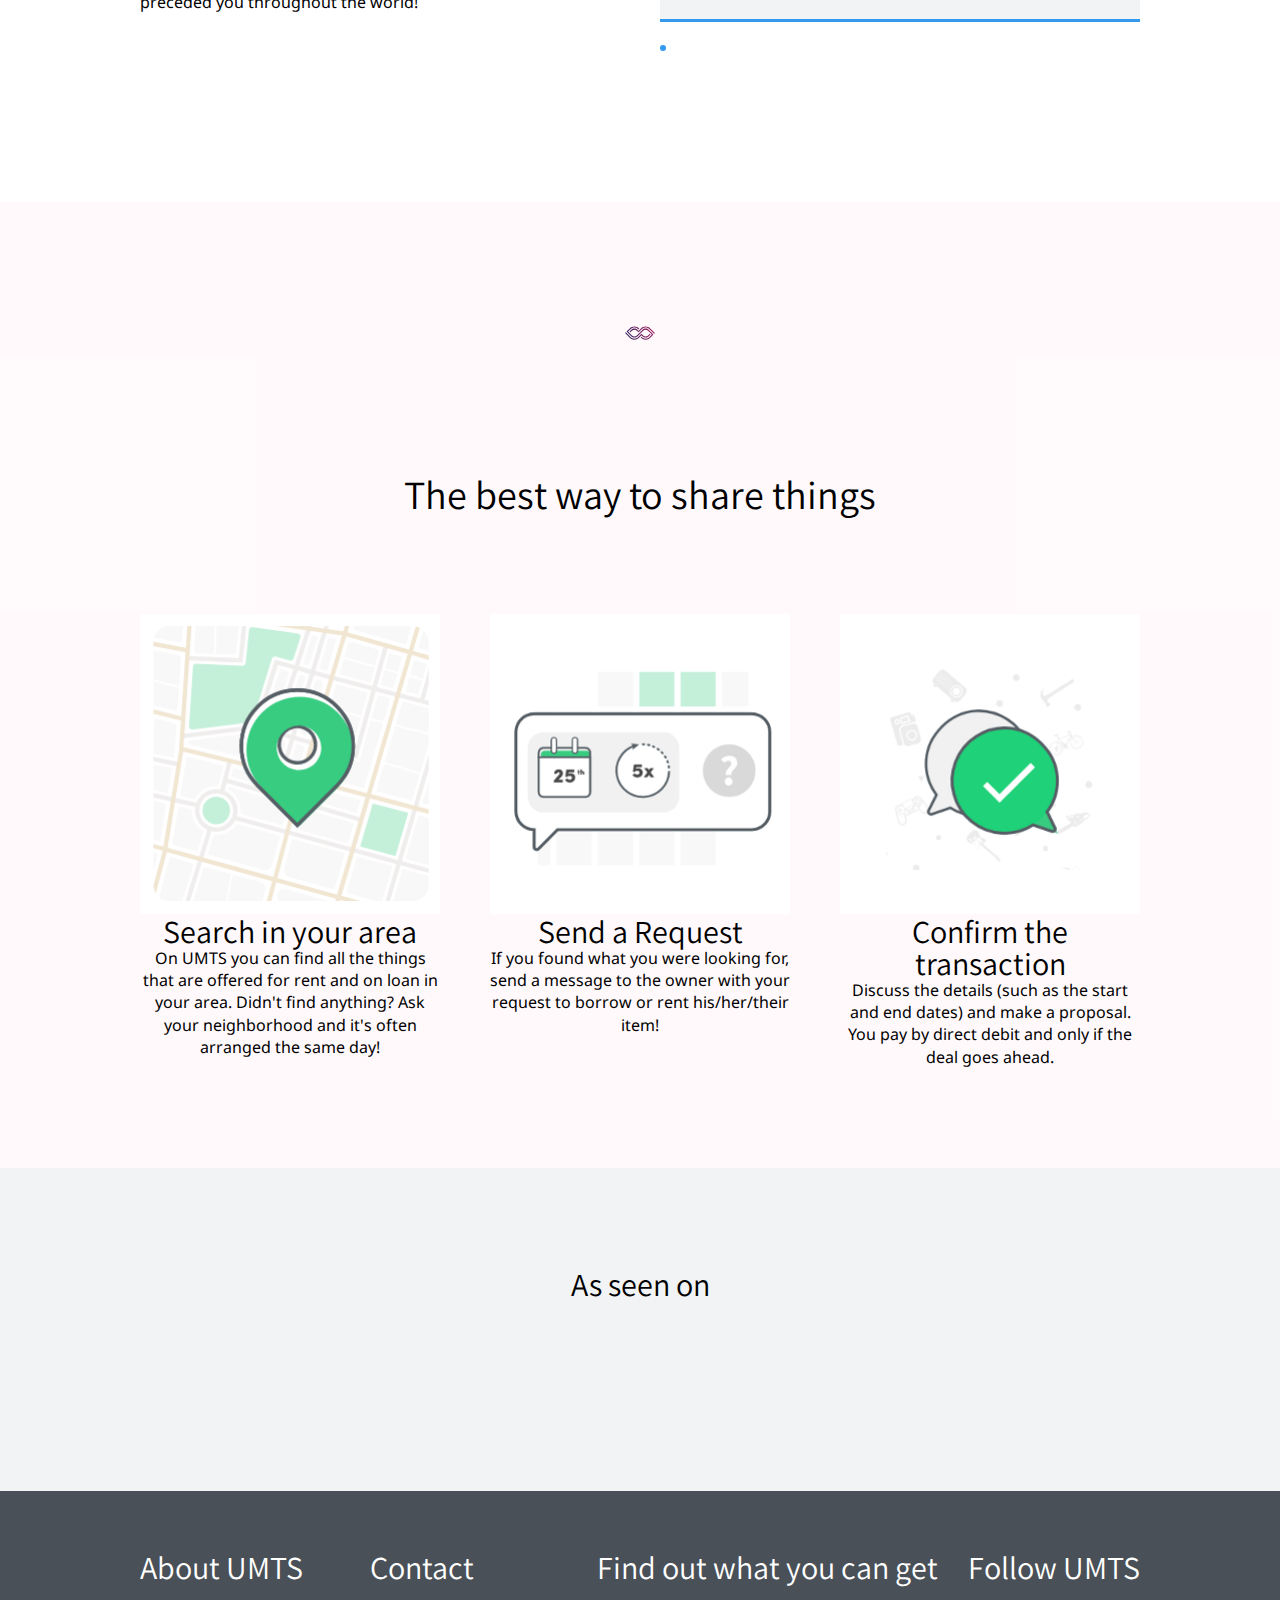
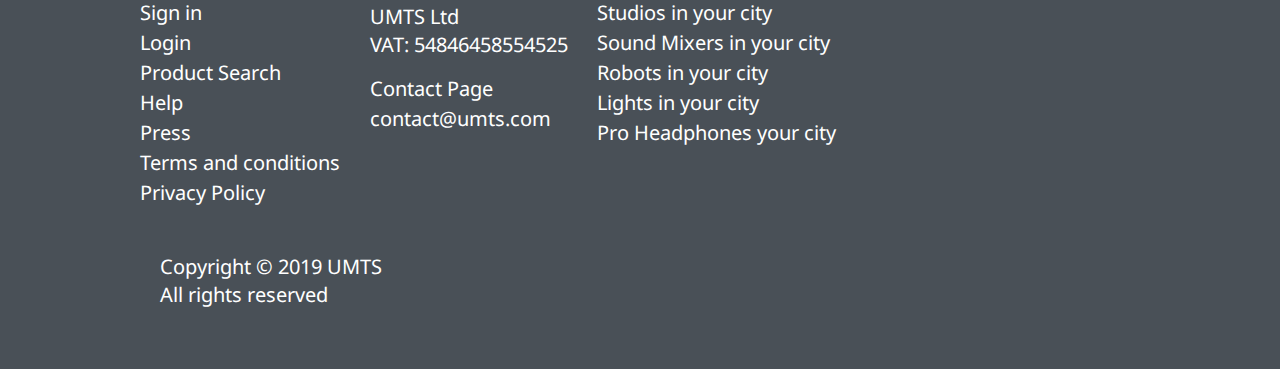
==== commit dbce0792: "Add Search capacity on product titles" ====
--- a/index.html
+++ b/index.html
@@ -8,7 +8,10 @@
     <link rel="stylesheet" href="/css/index.css">
     <link rel="stylesheet" href="https://fonts.googleapis.com/css?family=Assistant|Noto+Sans|Work+Sans&display=swap">
 </head>
+
 <body>
+    <script defer="defer" src="/components/testimonials/testimonials.js"></script>
+    <script defer="defer" src="/components/hero-landing/search.js"></script>
     <header class="hero-nav">
         <div class="container">
             <nav class="header-nav">
@@ -21,7 +24,7 @@
                     <li><a href="#" id="registration-link" >register</a></li>
                 </ul>
             </nav>
-    
+
             <div class="search-block">
                 <h1>Rent High Tech At Low Price</h1>
                 <form class="search-form">
@@ -57,9 +60,9 @@
             <div class="product-gallery">
                 <div class="card">
                     <div class="product-wrap">
-                        <img src="/product-gallery/img/camera-pro.jpg" alt="" class="product-img">
-                        <div class="seller-wrap">
-                            <img src="product-gallery/img/people-1.jpeg" alt="" class="seller-img">
+                        <img src="/img/product-gallery/camera-pro.jpg" alt="" class="product-img">
+                        <div class="seller-wrap">
+                            <img src="img/product-gallery/people-1.jpeg" alt="" class="seller-img">
                         </div>
                     </div>
                     <div class="product-description">
@@ -71,9 +74,9 @@
 
                 <div class="card">
                     <div class="product-wrap">
-                        <img src="/product-gallery/img/dslr.jpg" alt="" class="product-img">
-                        <div class="seller-wrap">
-                            <img src="/product-gallery/img/people-3.jpeg" alt="" class="seller-img">
+                        <img src="/img/product-gallery/dslr.jpg" alt="" class="product-img">
+                        <div class="seller-wrap">
+                            <img src="/img/product-gallery/people-3.jpeg" alt="" class="seller-img">
                         </div>
                     </div>
                     <div class="product-description">
@@ -85,9 +88,9 @@
 
                 <div class="card">
                     <div class="product-wrap">
-                        <img src="/product-gallery/img/sound-mixer.jpg" alt="" class="product-img">
-                        <div class="seller-wrap">
-                            <img src="/product-gallery/img/people-2.jpeg" alt="" class="seller-img">
+                        <img src="/img/product-gallery/sound-mixer.jpg" alt="" class="product-img">
+                        <div class="seller-wrap">
+                            <img src="/img/product-gallery/people-2.jpeg" alt="" class="seller-img">
                         </div>
                     </div>
                     <div class="product-description">
@@ -99,9 +102,9 @@
 
                 <div class="card">
                     <div class="product-wrap">
-                        <img src="/product-gallery/img/sound-pad.jpg" alt="" class="product-img">
-                        <div class="seller-wrap">
-                            <img src="/product-gallery/img/people-4.jpeg" alt="" class="seller-img">
+                        <img src="/img/product-gallery/sound-pad.jpg" alt="" class="product-img">
+                        <div class="seller-wrap">
+                            <img src="/img/product-gallery/people-4.jpeg" alt="" class="seller-img">
                         </div>
                     </div>
                     <div class="product-description">
@@ -119,9 +122,9 @@
             <div class="product-gallery">
                 <div class="card">
                     <div class="product-wrap">
-                        <img src="/product-gallery/img/camera-pro.jpg" alt="" class="product-img">
-                        <div class="seller-wrap">
-                            <img src="product-gallery/img/people-1.jpeg" alt="" class="seller-img">
+                        <img src="/img/product-gallery/camera-pro.jpg" alt="" class="product-img">
+                        <div class="seller-wrap">
+                            <img src="/img/product-gallery/people-1.jpeg" alt="" class="seller-img">
                         </div>
                     </div>
                     <div class="product-description">
@@ -133,9 +136,9 @@
 
                 <div class="card">
                     <div class="product-wrap">
-                        <img src="/product-gallery/img/dslr.jpg" alt="" class="product-img">
-                        <div class="seller-wrap">
-                            <img src="/product-gallery/img/people-3.jpeg" alt="" class="seller-img">
+                        <img src="img/product-gallery/dslr.jpg" alt="" class="product-img">
+                        <div class="seller-wrap">
+                            <img src="img/product-gallery/people-3.jpeg" alt="" class="seller-img">
                         </div>
                     </div>
                     <div class="product-description">
@@ -147,9 +150,9 @@
 
                 <div class="card">
                     <div class="product-wrap">
-                        <img src="/product-gallery/img/sound-mixer.jpg" alt="" class="product-img">
-                        <div class="seller-wrap">
-                            <img src="/product-gallery/img/people-2.jpeg" alt="" class="seller-img">
+                        <img src="img/product-gallery/sound-mixer.jpg" alt="" class="product-img">
+                        <div class="seller-wrap">
+                            <img src="img/product-gallery/people-2.jpeg" alt="" class="seller-img">
                         </div>
                     </div>
                     <div class="product-description">
@@ -161,9 +164,9 @@
 
                 <div class="card">
                     <div class="product-wrap">
-                        <img src="/product-gallery/img/sound-pad.jpg" alt="" class="product-img">
-                        <div class="seller-wrap">
-                            <img src="/product-gallery/img/people-4.jpeg" alt="" class="seller-img">
+                        <img src="img/product-gallery/sound-pad.jpg" alt="" class="product-img">
+                        <div class="seller-wrap">
+                            <img src="img/product-gallery/people-4.jpeg" alt="" class="seller-img">
                         </div>
                     </div>
                     <div class="product-description">
@@ -181,9 +184,9 @@
             <div class="product-gallery">
                 <div class="card">
                     <div class="product-wrap">
-                        <img src="/product-gallery/img/camera-pro.jpg" alt="" class="product-img">
-                        <div class="seller-wrap">
-                            <img src="product-gallery/img/people-1.jpeg" alt="" class="seller-img">
+                        <img src="img/product-gallery/camera-pro.jpg" alt="" class="product-img">
+                        <div class="seller-wrap">
+                            <img src="/img/product-gallery/people-1.jpeg" alt="" class="seller-img">
                         </div>
                     </div>
                     <div class="product-description">
@@ -195,9 +198,9 @@
 
                 <div class="card">
                     <div class="product-wrap">
-                        <img src="/product-gallery/img/dslr.jpg" alt="" class="product-img">
-                        <div class="seller-wrap">
-                            <img src="/product-gallery/img/people-3.jpeg" alt="" class="seller-img">
+                        <img src="img/product-gallery/dslr.jpg" alt="" class="product-img">
+                        <div class="seller-wrap">
+                            <img src="img/product-gallery/people-3.jpeg" alt="" class="seller-img">
                         </div>
                     </div>
                     <div class="product-description">
@@ -209,9 +212,9 @@
 
                 <div class="card">
                     <div class="product-wrap">
-                        <img src="/product-gallery/img/sound-mixer.jpg" alt="" class="product-img">
-                        <div class="seller-wrap">
-                            <img src="/product-gallery/img/people-2.jpeg" alt="" class="seller-img">
+                        <img src="img/product-gallery/sound-mixer.jpg" alt="" class="product-img">
+                        <div class="seller-wrap">
+                            <img src="img/product-gallery/people-2.jpeg" alt="" class="seller-img">
                         </div>
                     </div>
                     <div class="product-description">
@@ -223,9 +226,9 @@
 
                 <div class="card">
                     <div class="product-wrap">
-                        <img src="/product-gallery/img/sound-pad.jpg" alt="" class="product-img">
-                        <div class="seller-wrap">
-                            <img src="/product-gallery/img/people-4.jpeg" alt="" class="seller-img">
+                        <img src="img/product-gallery/sound-pad.jpg" alt="" class="product-img">
+                        <div class="seller-wrap">
+                            <img src="img/product-gallery/people-4.jpeg" alt="" class="seller-img">
                         </div>
                     </div>
                     <div class="product-description">
@@ -299,53 +302,53 @@
                 </div>
     
                 <div class="testimonials">
-                    <div class="texts">
-                        <div id="text-1">
-                                <p>A professional DSLR found within 30 minutes at 800m distance. Not bad for my first call.</p>
-                                 <p class="name">Iris</p>
-                                 <p class="city">New York</p>
+                    <div class="testimonials-texts" >
+                        <div class="testimonials-text testimonials-text-selected" data-tab="1">
+                            <p>A professional DSLR found within 30 minutes at 800m distance. Not bad for my first call.</p>
+                            <p class="name">Iris</p>
+                            <p class="city">New York</p>
                         </div>
                         
-                        <div id="text-2">
-                                <p>It's ideal for me as an expat in a new country! I have all the gear at my disposal
+                        <div class="testimonials-text" data-tab="2">
+                            <p>It's ideal for me as an expat in a new country! I have all the gear at my disposal
                                     right away.</p>
-                                    <p class="name">Ahmed</p>
-                                    <p class="city">Denver</p>
+                            <p class="name">Ahmed</p>
+                            <p class="city">Denver</p>
                         </div>
                         
-                        <div id="text-3">
-                                <p>Even if it's only fleeting or one-off, such an exchange with a neighbour on UMTS always has something special!</p>
-                                <p class="name">Silvia</p>
-                                <p class="city">Singapore</p>
+                        <div class="testimonials-text" data-tab="3">
+                            <p>Even if it's only fleeting or one-off, such an exchange with a neighbour on UMTS always has something special!</p>
+                            <p class="name">Silvia</p>
+                            <p class="city">Singapore</p>
                         </div>
                         
-                        <div id="text-4">
-                                <p>I often rent out my turntables, so I'm often invited to the party as a reward!</p>
-                                <p class="name">Jack</p>
-                                <p class="city">London</p>
+                        <div class="testimonials-text" data-tab="4">
+                            <p>I often rent out my turntables, so I'm often invited to the party as a reward!</p>
+                            <p class="name">Jack</p>
+                            <p class="city">London</p>
                         </div>
                         
-                        <div id="text-5">
-                                <p>It makes me feel better if I can help people with my stuff. So in the end I also help myself.</p>
-                                <p class="name">Sophia</p>
-                                <p class="city">Sao Paulo</p>
+                        <div class="testimonials-text" data-tab="5">
+                            <p>It makes me feel better if I can help people with my stuff. So in the end  also help myself.</p>
+                            <p class="name">Sophia</p>
+                            <p class="city">Sao Paulo</p>
                         </div>
                         
-                        <div id="text-6">
+                        <div class="testimonials-text" data-tab="6">
                            <p>I have been able to borrow so much from UMTS for my recording and I am so grateful for that. I finally thanked my neighbours by inviting them to my release party!</p>
                            <p class="name">Raphael</p>
                            <p class="city">Barcelona</p>
                         </div>
                     </div>
         
-                    <div class="pictures">
-                            <div id="image-1"><img src="/testimonials/img/picture-1.jpeg" alt=""></div>
-                            <div id="image-2"><img src="/testimonials/img/picture-2.jpeg" alt=""></div>
-                            <div id="image-3"><img src="/testimonials/img/picture-3.jpeg" alt=""></div>
-                            <div id="image-4"><img src="/testimonials/img/picture-4.jpeg" alt=""></div>
-                            <div id="image-5"><img src="/testimonials/img/picture-5.jpeg" alt=""></div>
-                            <div id="image-6"><img src="/testimonials/img/picture-6.jpeg" alt=""></div>
-        
+                    <div class="testimonials-links">
+                            <div class="testimonials-link testimonials-link-selected" data-tab="1"><img
+                                    src="img/testimonials/picture-1.jpeg" alt=""></div>
+                            <div class="testimonials-link" data-tab="2"><img src="img/testimonials/picture-2.jpeg" alt=""></div>
+                            <div class="testimonials-link" data-tab="3"><img src="img/testimonials/picture-3.jpeg" alt=""></div>
+                            <div class="testimonials-link" data-tab="4"><img src="img/testimonials/picture-4.jpeg" alt=""></div>
+                            <div class="testimonials-link" data-tab="5"><img src="img/testimonials/picture-5.jpeg" alt=""></div>
+                            <div class="testimonials-link" data-tab="6"><img src="img/testimonials/picture-6.jpeg" alt=""></div>
                     </div>
                 </div>
             </div>
@@ -386,12 +389,12 @@
             <div class="container">
                 <h2>As seen on</h2>
                 <div class="logos">
-                    <div><img src="/landing-page/img/bbc.png" alt=""></div>
-                    <div><img src="/landing-page/img/detelegraaf.png" alt=""></div>
-                    <div><img src="/landing-page/img/nos.png" alt=""></div>
-                    <div><img src="/landing-page/img/nytimes.png" alt=""></div>
-                    <div><img src="/landing-page/img/tnw.png" alt=""></div>
-                    <div><img src="/landing-page/img/wired.png" alt=""></div>
+                    <div><img src="/img/landing-page/bbc.png" alt=""></div>
+                    <div><img src="/img/landing-page/detelegraaf.png" alt=""></div>
+                    <div><img src="/img/landing-page/nos.png" alt=""></div>
+                    <div><img src="/img/landing-page/nytimes.png" alt=""></div>
+                    <div><img src="/img/landing-page/tnw.png" alt=""></div>
+                    <div><img src="/img/landing-page/wired.png" alt=""></div>
                 </div>
             </div>
         </section>
--- a/css/index.css
+++ b/css/index.css
@@ -162,7 +162,7 @@
   text-decoration: none;
 }
 .container {
-  max-width: 1125px;
+  max-width: 1000px;
   margin: 0 auto;
 }
 /* .heading() {
@@ -222,11 +222,23 @@
   justify-content: space-evenly;
   padding: 10rem 0;
 }
+@media (max-width: 500px) {
+  .showcase .container {
+    flex-direction: column;
+    padding: 3rem;
+  }
+}
 .showcase .cta-description {
-  width: 50rem;
+  width: 40rem;
   background-color: white;
   padding: 3rem;
   border-radius: 0.5rem;
+}
+@media (max-width: 500px) {
+  .showcase .cta-description {
+    width: 100vw;
+    border-radius: none;
+  }
 }
 .showcase .cta-description h2 {
   font-size: 3rem;
@@ -243,6 +255,14 @@
 .showcase .cta-illustration img {
   width: 100%;
 }
+@media (max-width: 500px) {
+  .join .container .cta-illustration {
+    order: 1;
+  }
+  .join .container .cta-description {
+    order: 2;
+  }
+}
 .apps .cta-illustration {
   order: 1;
 }
@@ -252,6 +272,11 @@
 .apps .cta-description .badges {
   display: flex;
   justify-content: flex-start;
+}
+@media (max-width: 500px) {
+  .apps .cta-description .badges {
+    justify-content: space-around;
+  }
 }
 .apps .cta-description img {
   max-height: 40px;
@@ -262,18 +287,40 @@
   text-align: center;
   margin: 10rem auto;
 }
+@media (max-width: 500px) {
+  .why {
+    margin: 4rem 0;
+  }
+}
 .why > img {
   width: 12rem;
 }
 .why h1 {
   margin: 10rem 0;
 }
+@media (max-width: 500px) {
+  .why h1 {
+    margin: 6rem 0;
+  }
+}
 .claims {
   display: flex;
   justify-content: space-between;
+}
+@media (max-width: 500px) {
+  .claims {
+    width: 100%;
+    flex-direction: column;
+  }
 }
 .claims > div {
   width: 30%;
+}
+@media (max-width: 500px) {
+  .claims > div {
+    width: 100%;
+    padding: 0 14vw 10vw 14vw;
+  }
 }
 .claims img {
   width: 100%;
@@ -289,17 +336,24 @@
 }
 .press .logos {
   display: flex;
+  flex-flow: row wrap;
   justify-content: space-around;
   align-items: center;
 }
 .press .logos img {
-  margin: 0 2rem;
+  padding: 2rem;
+  max-width: 15rem;
 }
 footer {
   background-color: #495057;
   color: white;
   padding: 6rem 0;
 }
+@media (max-width: 500px) {
+  footer {
+    padding: 6rem 3rem;
+  }
+}
 footer a,
 footer p {
   color: white;
@@ -309,6 +363,14 @@
   display: flex;
   justify-content: space-between;
 }
+@media (max-width: 500px) {
+  .links {
+    flex-direction: column;
+  }
+  .links > div {
+    margin-bottom: 3rem;
+  }
+}
 .links a:hover {
   color: #e64980;
 }
@@ -337,6 +399,7 @@
 }
 .copyright img {
   width: 10rem;
+  margin-right: 2rem;
 }
 .hero-nav {
   background-image: linear-gradient(rgba(0, 0, 0, 0.5), rgba(0, 0, 0, 0.5)), url(../img/devices.jpg);
@@ -393,6 +456,11 @@
   color: #f1f3f5;
   margin-bottom: 6vh;
 }
+@media (max-width: 500px) {
+  .search-block h1 {
+    font-size: 3rem;
+  }
+}
 .search-block .search-form {
   width: 80%;
   display: flex;
@@ -415,6 +483,11 @@
 }
 .search-block .search-form #sf-what {
   border-radius: 0.5rem 0 0 0.5rem;
+}
+@media (max-width: 500px) {
+  .search-block .search-form #sf-location {
+    display: none;
+  }
 }
 .search-block .search-form #sf-distance {
   background-color: #f1f3f5;
@@ -424,6 +497,11 @@
   border: none;
   width: 9rem;
 }
+@media (max-width: 500px) {
+  .search-block .search-form #sf-distance {
+    display: none;
+  }
+}
 .search-block .search-form #search-button {
   background-color: #e64980;
   color: #f1f3f5;
@@ -458,6 +536,11 @@
   display: flex;
   flex-direction: row;
 }
+@media (max-width: 500px) {
+  .product-gallery {
+    flex-flow: row wrap;
+  }
+}
 .card {
   display: flex;
   flex-direction: column;
@@ -467,6 +550,11 @@
   border-radius: 0.5rem;
   box-shadow: 0 0 2px 0 rgba(0, 0, 0, 0.12), 0 2px 2px 0 rgba(0, 0, 0, 0.24);
 }
+@media (max-width: 500px) {
+  .card {
+    width: 45%;
+  }
+}
 .card .product-wrap {
   position: relative;
 }
@@ -501,36 +589,61 @@
   justify-content: space-between;
   padding: 15rem 0;
 }
+@media (max-width: 500px) {
+  .social-proof .container {
+    flex-direction: column;
+    padding: 2rem 0;
+  }
+}
 .social-proof .container > div {
   width: 48%;
 }
+@media (max-width: 500px) {
+  .social-proof .container > div {
+    width: 100%;
+    padding: 2rem;
+  }
+}
 .testimonials {
   position: relative;
   display: flex;
   flex-direction: column;
 }
-.testimonials .texts div {
+.testimonials .testimonials-texts div {
   background-color: #f1f3f5;
   padding: 2rem;
-}
-.testimonials .texts div .name,
-.testimonials .texts div .city {
+  border-bottom: 0.3rem solid #339af0;
+}
+.testimonials .testimonials-texts div .name,
+.testimonials .testimonials-texts div .city {
   display: inline;
 }
-.testimonials .texts div .name:after {
+.testimonials .testimonials-texts div .name:after {
   content: ',';
 }
-.testimonials .texts div p:first-child {
+.testimonials .testimonials-texts div p:first-child {
   margin-bottom: 2rem;
 }
-.testimonials .texts div:not(:first-child) {
+.testimonials .testimonials-text {
   display: none;
 }
-.testimonials .pictures {
-  display: flex;
-  margin-top: 3rem;
-}
-.testimonials .pictures img {
+.testimonials .testimonials-text.testimonials-text-selected {
+  display: block;
+}
+.testimonials .testimonials-text p {
+  min-height: 70px;
+}
+.testimonials .testimonials-links {
+  display: flex;
+  margin-top: 2rem;
+}
+.testimonials .testimonials-links .testimonials-link img {
+  border: 0.3rem transparent solid;
+}
+.testimonials .testimonials-links .testimonials-link.testimonials-link-selected img {
+  border: 0.3rem #339af0 solid;
+}
+.testimonials .testimonials-links img {
   width: 90%;
   border-radius: 90%;
 }
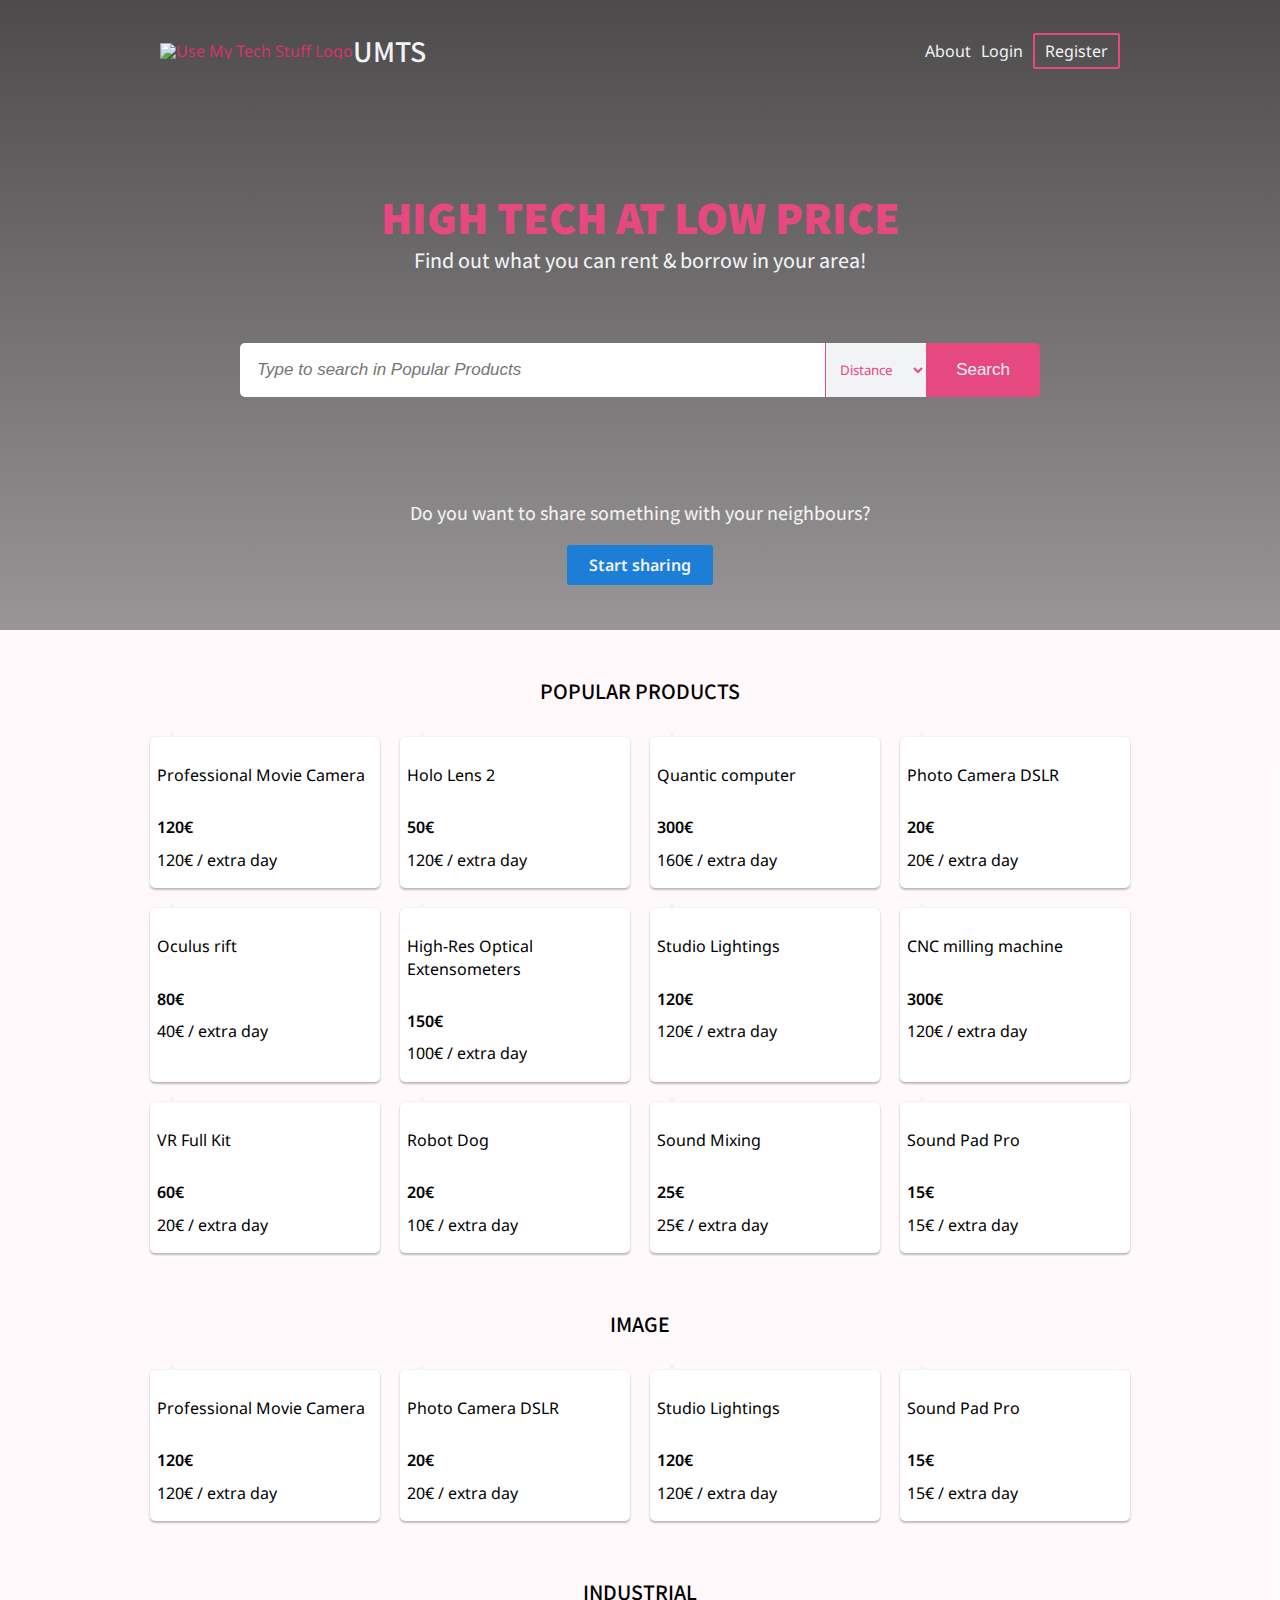
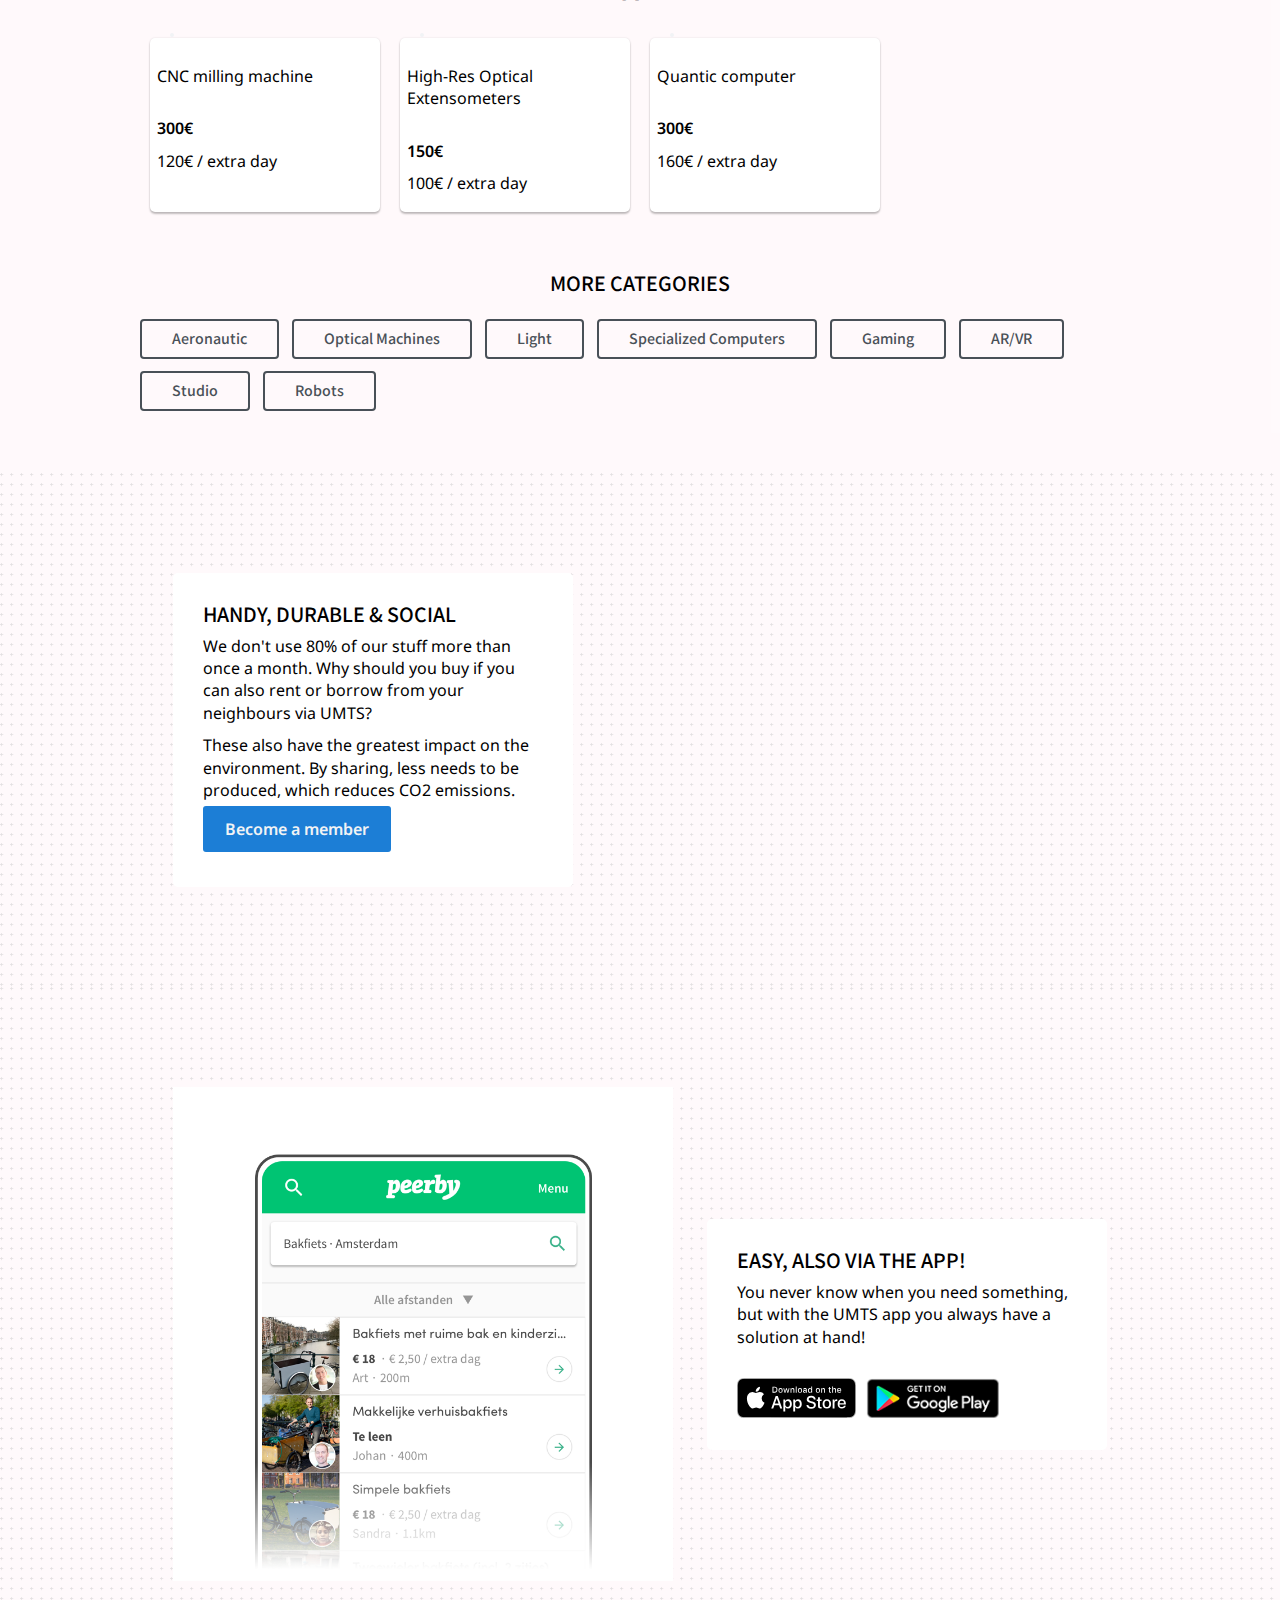
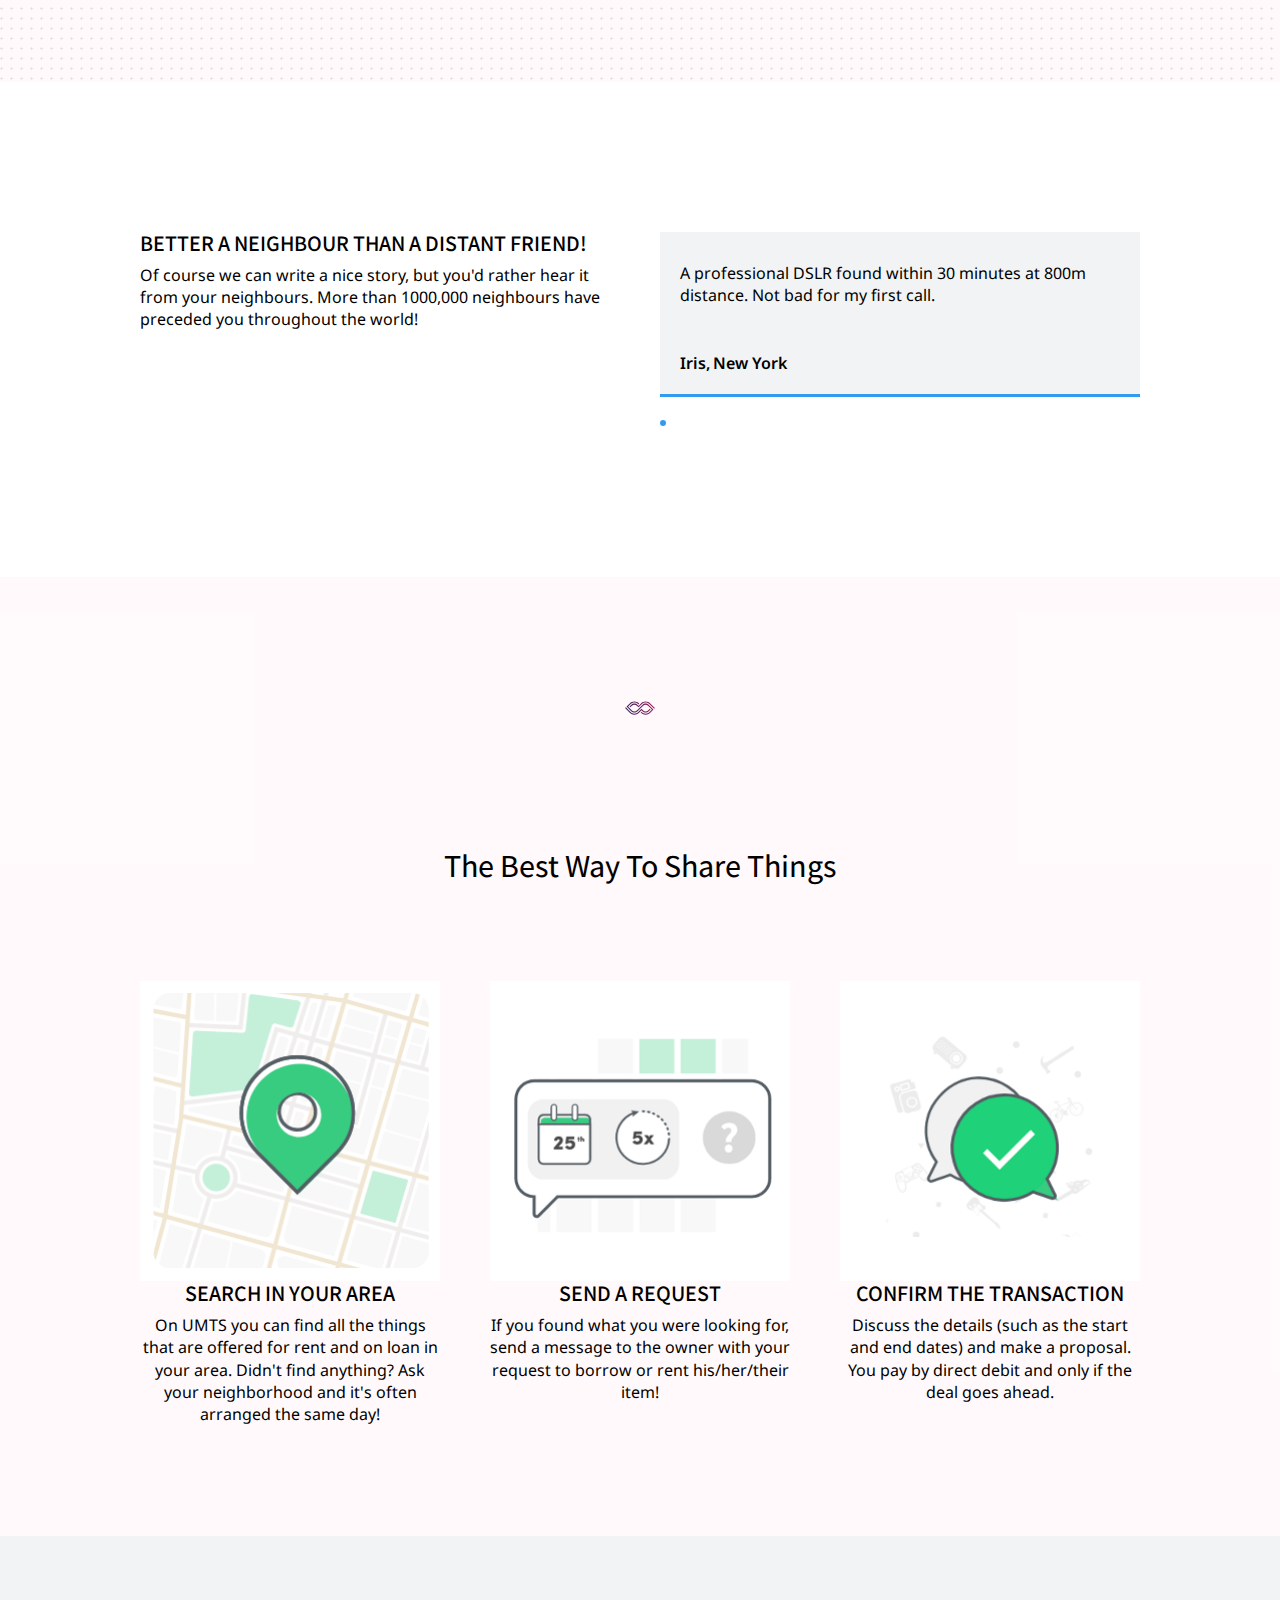
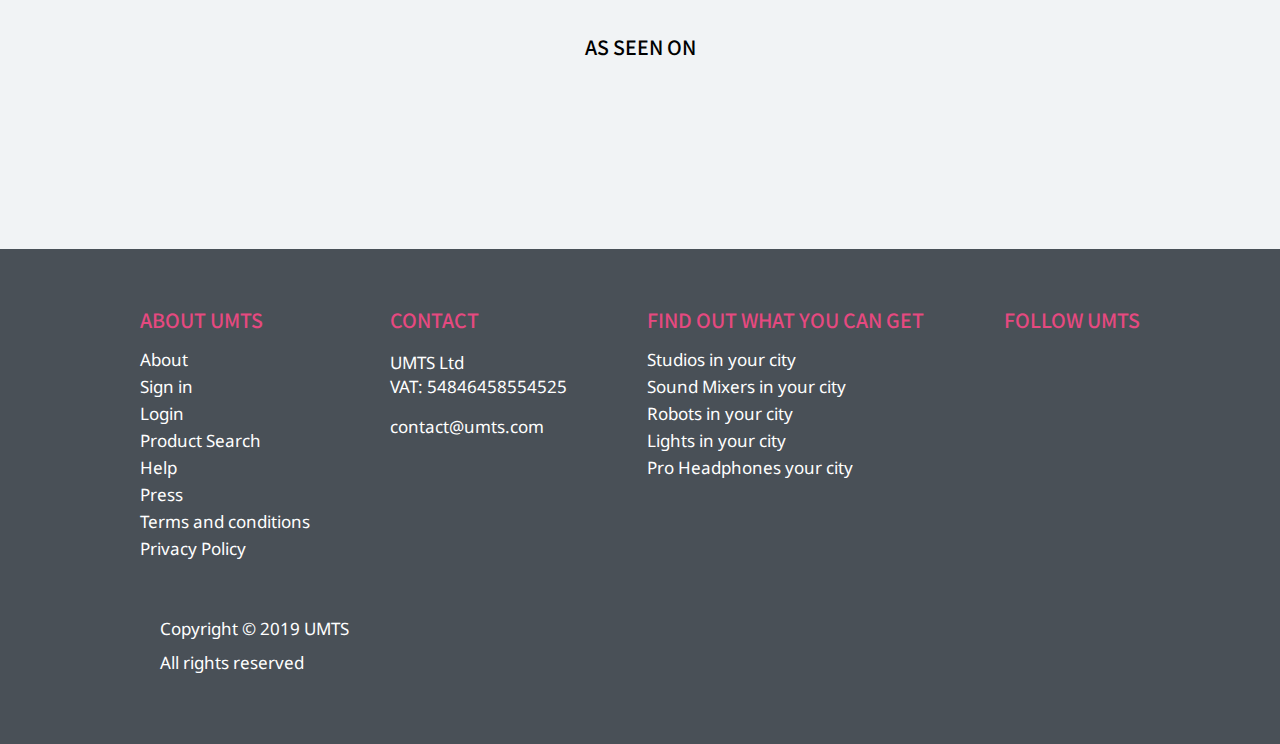
==== commit c5b3bcac: "Adjust comments in search.js" ====
--- a/index.html
+++ b/index.html
@@ -4,7 +4,7 @@
     <meta charset="UTF-8">
     <meta name="viewport" content="width=device-width, initial-scale=1.0">
     <meta http-equiv="X-UA-Compatible" content="ie=edge">
-    <title>Use My Tech Stuff</title>
+    <title>UMTS | Use My Tech Stuff</title>
     <link rel="stylesheet" href="/css/index.css">
     <link rel="stylesheet" href="https://fonts.googleapis.com/css?family=Assistant|Noto+Sans|Work+Sans&display=swap">
 </head>
@@ -12,24 +12,27 @@
 <body>
     <script defer="defer" src="/components/testimonials/testimonials.js"></script>
     <script defer="defer" src="/components/hero-landing/search.js"></script>
+    
     <header class="hero-nav">
         <div class="container">
             <nav class="header-nav">
                 <div>
-                    <img src="/img/UMTS-White.svg" alt="Use My Tech Stuff Logo">
-                    <p>UMTS</p>
+                    <a href="/"><img src="/img/UMTS-White.svg" alt="Use My Tech Stuff Logo"></a>
+                    <a href="/"><p>UMTS</p></a>
                 </div>
                 <ul>
-                    <li><a href="#">login</a></li>
-                    <li><a href="#" id="registration-link" >register</a></li>
+                    <li><a href="/about.html">About</a></li>
+                    <li><a href="#">Login</a></li>
+                    <li><a href="#" id="registration-link">Register</a></li>
                 </ul>
             </nav>
 
             <div class="search-block">
-                <h1>Rent High Tech At Low Price</h1>
+                <h1>High Tech At Low Price</h1>
+                <h2>Find out what you can rent & borrow in your area!</h2>
                 <form class="search-form">
-                    <input type="text" id="sf-what" placeholder="What are you looking for?">
-                    <input type="text" id="sf-location" placeholder="Location">
+                    <input type="text" id="sf-what" placeholder="Type to search in Popular Products">
+                    <!-- <input type="text" id="sf-location" placeholder="Location"> -->
                     <select id="sf-distance" name="title">
                         <option value="distance" selected>Distance</option>
                         <option value="1km">1km</option>
@@ -51,12 +54,8 @@
     </header>
 
     <main>
-        <section class="heading-title">
-            <h1>Find out what you can rent & borrow in your area!</h1>
-        </section>
-
         <section class="gallery popular container">
-            <p>Popular products</p>
+            <h2>Popular products</h2>
             <div class="product-gallery">
                 <div class="card">
                     <div class="product-wrap">
@@ -69,6 +68,34 @@
                         <p>Professional Movie Camera</p>
                         <p>120€</p>
                         <p>120€ / extra day</p>
+                    </div>
+                </div>
+
+                <div class="card">
+                    <div class="product-wrap">
+                        <img src="/img/product-gallery/products/hololens.jpeg" alt="" class="product-img">
+                        <div class="seller-wrap">
+                            <img src="img/product-gallery/people-3.jpeg" alt="" class="seller-img">
+                        </div>
+                    </div>
+                    <div class="product-description">
+                        <p>Holo Lens 2</p>
+                        <p>50€</p>
+                        <p>120€ / extra day</p>
+                    </div>
+                </div>
+
+                <div class="card">
+                    <div class="product-wrap">
+                        <img src="/img/product-gallery/products/quantic.jpeg" alt="" class="product-img">
+                        <div class="seller-wrap">
+                            <img src="img/product-gallery/people-2.jpeg" alt="" class="seller-img">
+                        </div>
+                    </div>
+                    <div class="product-description">
+                        <p>Quantic computer</p>
+                        <p>300€</p>
+                        <p>160€ / extra day</p>
                     </div>
                 </div>
 
@@ -88,6 +115,90 @@
 
                 <div class="card">
                     <div class="product-wrap">
+                        <img src="/img/product-gallery/products/oculus.jpeg" alt="" class="product-img">
+                        <div class="seller-wrap">
+                            <img src="img/product-gallery/people-4.jpeg" alt="" class="seller-img">
+                        </div>
+                    </div>
+                    <div class="product-description">
+                        <p>Oculus rift</p>
+                        <p>80€</p>
+                        <p>40€ / extra day</p>
+                    </div>
+                </div>
+
+                <div class="card">
+                    <div class="product-wrap">
+                        <img src="/img/product-gallery/products/extensiometer.jpg" alt="" class="product-img">
+                        <div class="seller-wrap">
+                            <img src="img/product-gallery/people-1.jpeg" alt="" class="seller-img">
+                        </div>
+                    </div>
+                    <div class="product-description">
+                        <p>High-Res Optical Extensometers</p>
+                        <p>150€</p>
+                        <p>100€ / extra day</p>
+                    </div>
+                </div>
+
+                <div class="card">
+                    <div class="product-wrap">
+                        <img src="/img/product-gallery/products/photography-lights.jpeg" alt="" class="product-img">
+                        <div class="seller-wrap">
+                            <img src="img/product-gallery/people-3.jpeg" alt="" class="seller-img">
+                        </div>
+                    </div>
+                    <div class="product-description">
+                        <p>Studio Lightings</p>
+                        <p>120€</p>
+                        <p>120€ / extra day</p>
+                    </div>
+                </div>
+
+                <div class="card">
+                    <div class="product-wrap">
+                        <img src="/img/product-gallery/products/CNC-milling.jpg" alt="" class="product-img">
+                        <div class="seller-wrap">
+                            <img src="img/product-gallery/people-3.jpeg" alt="" class="seller-img">
+                        </div>
+                    </div>
+                    <div class="product-description">
+                        <p>CNC milling machine</p>
+                        <p>300€</p>
+                        <p>120€ / extra day</p>
+                    </div>
+                </div>
+
+                <div class="card">
+                    <div class="product-wrap">
+                        <img src="/img/product-gallery/products/VR-kit.jpeg" alt="" class="product-img">
+                        <div class="seller-wrap">
+                            <img src="img/product-gallery/people-2.jpeg" alt="" class="seller-img">
+                        </div>
+                    </div>
+                    <div class="product-description">
+                        <p>VR Full Kit</p>
+                        <p>60€</p>
+                        <p>20€ / extra day</p>
+                    </div>
+                </div>
+
+                <div class="card">
+                    <div class="product-wrap">
+                        <img src="/img/product-gallery/products/robot-dog.jpeg" alt="" class="product-img">
+                        <div class="seller-wrap">
+                            <img src="img/product-gallery/people-4.jpeg" alt="" class="seller-img">
+                        </div>
+                    </div>
+                    <div class="product-description">
+                        <p>Robot Dog</p>
+                        <p>20€</p>
+                        <p>10€ / extra day</p>
+                    </div>
+                </div>
+
+                <div class="card">
+                    <div class="product-wrap">
                         <img src="/img/product-gallery/sound-mixer.jpg" alt="" class="product-img">
                         <div class="seller-wrap">
                             <img src="/img/product-gallery/people-2.jpeg" alt="" class="seller-img">
@@ -117,8 +228,8 @@
 
         </section>
 
-        <section class="gallery video container">
-            <p>Video</p>
+        <section class="gallery image container">
+            <h2>Image</h2>
             <div class="product-gallery">
                 <div class="card">
                     <div class="product-wrap">
@@ -150,15 +261,15 @@
 
                 <div class="card">
                     <div class="product-wrap">
-                        <img src="img/product-gallery/sound-mixer.jpg" alt="" class="product-img">
-                        <div class="seller-wrap">
-                            <img src="img/product-gallery/people-2.jpeg" alt="" class="seller-img">
-                        </div>
-                    </div>
-                    <div class="product-description">
-                        <p>Sound Mixing</p>
-                        <p>25€</p>
-                        <p>25€ / extra day</p>
+                        <img src="/img/product-gallery/products/photography-lights.jpeg" alt="" class="product-img">
+                        <div class="seller-wrap">
+                            <img src="img/product-gallery/people-3.jpeg" alt="" class="seller-img">
+                        </div>
+                    </div>
+                    <div class="product-description">
+                        <p>Studio Lightings</p>
+                        <p>120€</p>
+                        <p>120€ / extra day</p>
                     </div>
                 </div>
 
@@ -179,62 +290,48 @@
 
         </section>
 
-        <section class="gallery audio container">
-            <p>audio</p>
+        <section class="gallery industrial container">
+            <h2>industrial</h2>
             <div class="product-gallery">
                 <div class="card">
                     <div class="product-wrap">
-                        <img src="img/product-gallery/camera-pro.jpg" alt="" class="product-img">
-                        <div class="seller-wrap">
-                            <img src="/img/product-gallery/people-1.jpeg" alt="" class="seller-img">
-                        </div>
-                    </div>
-                    <div class="product-description">
-                        <p>Professional Movie Camera</p>
-                        <p>120€</p>
-                        <p>120€ / extra day</p>
-                    </div>
-                </div>
-
-                <div class="card">
-                    <div class="product-wrap">
-                        <img src="img/product-gallery/dslr.jpg" alt="" class="product-img">
+                        <img src="/img/product-gallery/products/CNC-milling.jpg" alt="" class="product-img">
                         <div class="seller-wrap">
                             <img src="img/product-gallery/people-3.jpeg" alt="" class="seller-img">
                         </div>
                     </div>
                     <div class="product-description">
-                        <p>Photo Camera DSLR</p>
-                        <p>20€</p>
-                        <p>20€ / extra day</p>
-                    </div>
-                </div>
-
-                <div class="card">
-                    <div class="product-wrap">
-                        <img src="img/product-gallery/sound-mixer.jpg" alt="" class="product-img">
+                        <p>CNC milling machine</p>
+                        <p>300€</p>
+                        <p>120€ / extra day</p>
+                    </div>
+                </div>
+
+                <div class="card">
+                    <div class="product-wrap">
+                        <img src="/img/product-gallery/products/extensiometer.jpg" alt="" class="product-img">
+                        <div class="seller-wrap">
+                            <img src="img/product-gallery/people-1.jpeg" alt="" class="seller-img">
+                        </div>
+                    </div>
+                    <div class="product-description">
+                        <p>High-Res Optical Extensometers</p>
+                        <p>150€</p>
+                        <p>100€ / extra day</p>
+                    </div>
+                </div>
+
+                <div class="card">
+                    <div class="product-wrap">
+                        <img src="/img/product-gallery/products/quantic.jpeg" alt="" class="product-img">
                         <div class="seller-wrap">
                             <img src="img/product-gallery/people-2.jpeg" alt="" class="seller-img">
                         </div>
                     </div>
                     <div class="product-description">
-                        <p>Sound Mixing</p>
-                        <p>25€</p>
-                        <p>25€ / extra day</p>
-                    </div>
-                </div>
-
-                <div class="card">
-                    <div class="product-wrap">
-                        <img src="img/product-gallery/sound-pad.jpg" alt="" class="product-img">
-                        <div class="seller-wrap">
-                            <img src="img/product-gallery/people-4.jpeg" alt="" class="seller-img">
-                        </div>
-                    </div>
-                    <div class="product-description">
-                        <p>Sound Pad Pro</p>
-                        <p>15€</p>
-                        <p>15€ / extra day</p>
+                        <p>Quantic computer</p>
+                        <p>300€</p>
+                        <p>160€ / extra day</p>
                     </div>
                 </div>
             </div>
@@ -242,7 +339,7 @@
         </section>
 
         <section class="more container">
-            <p>More Categories</p>
+            <h2>More Categories</h2>
             <div>
                 <a href="#" class="tag">aeronautic</a>
                 <a href="#" class="tag">optical machines</a>
@@ -297,7 +394,7 @@
         <section class="social-proof">
             <div class=" container">
                 <div class="intro">
-                    <h1>Better a good neighbour than a distant friend!</h1>
+                    <h2>Better a neighbour than a distant friend!</h2>
                     <p>Of course we can write a nice story, but you'd rather hear it from your neighbours. More than 1000,000 neighbours have preceded you throughout the world!</p>
                 </div>
     
@@ -406,6 +503,7 @@
                 <div id="about">
                     <h2>About UMTS</h2>
                     <ul>
+                        <li><a href="/about.html">About</a></li>
                         <li><a href="#">Sign in</a></li>
                         <li><a href="#">Login</a></li>
                         <li><a href="#">Product Search</a></li>
@@ -420,7 +518,6 @@
                     <h2>Contact</h2>
                     <p>UMTS Ltd <br> VAT: 54846458554525</p>
                     <ul>
-                        <li><a href="#">Contact Page</a></li>
                         <li><a href="mailto:contact@umts.com">contact@umts.com</a></li>
                     </ul>
                 </div>
--- a/css/index.css
+++ b/css/index.css
@@ -145,10 +145,15 @@
   font-family: 'Assistant', sans-serif;
 }
 h1 {
-  font-size: 4rem;
+  font-size: 3.2rem;
+  font-weight: 500;
+  text-transform: capitalize;
+  margin-bottom: 2rem;
 }
 h2 {
-  font-size: 3.2rem;
+  font-size: 2.2rem;
+  font-weight: 600;
+  text-transform: uppercase;
 }
 h3 {
   font-size: 2.8rem;
@@ -156,10 +161,15 @@
 p {
   font-size: 1.6rem;
   line-height: 1.4;
+  margin: 1rem 0;
 }
 a {
   font-size: 1.6rem;
   text-decoration: none;
+  color: #d6336c;
+}
+a:hover {
+  color: #c2255c;
 }
 .container {
   max-width: 1000px;
@@ -170,6 +180,70 @@
     color:@heading-font-color;
     font-weight: 900;
 } */
+.about-header {
+  background-color: #1c7ed6;
+}
+.about-header #registration-link {
+  border: 0.2rem solid transparent;
+  background-color: #e64980;
+}
+.about-header #registration-link:hover {
+  background-color: #d6336c !important;
+}
+.about-content {
+  margin: 6rem 0;
+}
+.presentation {
+  display: flex;
+  justify-content: space-around;
+  align-items: center;
+}
+@media (max-width: 500px) {
+  .presentation {
+    flex-direction: column;
+    margin: 0 3rem;
+  }
+}
+.presentation .about {
+  width: 40%;
+}
+@media (max-width: 500px) {
+  .presentation .about {
+    width: 100%;
+  }
+}
+.presentation .about p {
+  margin-bottom: 5rem;
+}
+.presentation .neighbours {
+  width: 50%;
+}
+@media (max-width: 500px) {
+  .presentation .neighbours {
+    width: 100%;
+  }
+}
+.presentation .neighbours img {
+  width: 100%;
+}
+.team {
+  padding: 5rem 0;
+}
+.members {
+  display: flex;
+  justify-content: center;
+}
+.members .member {
+  text-align: center;
+  padding: 4rem;
+}
+.members .member img {
+  width: 15rem;
+  border-radius: 90%;
+}
+.contact {
+  text-align: center;
+}
 .button a {
   background-color: #1c7ed6;
   padding: 1rem 2rem;
@@ -182,13 +256,13 @@
   background-color: #1971c2;
   border: solid 0.2rem #1971c2;
 }
-section > p {
+section > h2 {
   margin: 5rem 0 2.5rem 0;
   text-align: center;
-  font-family: 'Assistant', sans-serif;
-  font-size: 2rem;
-  font-weight: 600;
-  text-transform: uppercase;
+}
+section > h1 {
+  margin: 5rem 0 2.5rem 0;
+  text-align: center;
 }
 .more {
   padding: 0 0 5rem 0;
@@ -241,8 +315,6 @@
   }
 }
 .showcase .cta-description h2 {
-  font-size: 3rem;
-  font-weight: 600;
   margin-bottom: 1rem;
 }
 .showcase .cta-description .button {
@@ -357,7 +429,8 @@
 footer a,
 footer p {
   color: white;
-  font-size: 2rem;
+  font-size: 1.7rem;
+  font-weight: 400;
 }
 .links {
   display: flex;
@@ -380,6 +453,9 @@
 .links h2,
 .links p {
   margin-bottom: 2rem;
+}
+.links h2 {
+  color: #e64980;
 }
 .links #about,
 .links #contact,
@@ -402,7 +478,7 @@
   margin-right: 2rem;
 }
 .hero-nav {
-  background-image: linear-gradient(rgba(0, 0, 0, 0.5), rgba(0, 0, 0, 0.5)), url(../img/devices.jpg);
+  background-image: linear-gradient(rgba(0, 0, 0, 0.7), rgba(0, 0, 0, 0.4)), url(../img/devices.jpg);
   background-size: cover;
 }
 .hero-nav .container {
@@ -441,30 +517,49 @@
 }
 .header-nav ul a {
   color: #f1f3f5;
+  margin-left: 1rem;
 }
 .header-nav ul #registration-link {
   border: 0.2rem solid #e64980;
   border-radius: 0.2rem;
   padding: 0.5rem 1rem;
-  margin-left: 1rem;
 }
 .header-nav ul #registration-link:hover {
   background-color: #e64980;
 }
 .search-block h1 {
-  font-weight: 600;
+  color: #e64980;
+  margin-bottom: 1vh;
+  font-weight: 800;
+  text-transform: uppercase;
+  font-size: 4.6rem;
+}
+@media (max-width: 500px) {
+  .search-block h1 {
+    font-size: 3.5rem;
+  }
+}
+.search-block h2 {
   color: #f1f3f5;
-  margin-bottom: 6vh;
-}
-@media (max-width: 500px) {
-  .search-block h1 {
-    font-size: 3rem;
+  font-size: 2.2rem;
+  margin-bottom: 8vh;
+  text-transform: unset;
+  font-weight: 500;
+}
+@media (max-width: 500px) {
+  .search-block h2 {
+    font-size: 1.8rem;
   }
 }
 .search-block .search-form {
   width: 80%;
   display: flex;
   margin: 0 auto;
+  /* #sf-location {
+            @media @mobile {
+                display: none;
+            } 
+        }*/
 }
 .search-block .search-form input {
   padding: 1.7rem;
@@ -475,19 +570,13 @@
 .search-block .search-form input::placeholder {
   font-style: italic;
 }
-.search-block .search-form #sf-what,
-.search-block .search-form #sf-location {
+.search-block .search-form #sf-what {
   flex-grow: 2;
   border: none;
   border-right: 0.1rem solid #e64980;
 }
 .search-block .search-form #sf-what {
   border-radius: 0.5rem 0 0 0.5rem;
-}
-@media (max-width: 500px) {
-  .search-block .search-form #sf-location {
-    display: none;
-  }
 }
 .search-block .search-form #sf-distance {
   background-color: #f1f3f5;
@@ -495,7 +584,7 @@
   color: #e64980;
   padding: 0 1rem;
   border: none;
-  width: 9rem;
+  width: 10rem;
 }
 @media (max-width: 500px) {
   .search-block .search-form #sf-distance {
@@ -509,6 +598,11 @@
   border: none;
   padding: 0 3rem;
 }
+@media (max-width: 500px) {
+  .search-block .search-form #search-button {
+    padding: 0 1.5rem;
+  }
+}
 .search-block .search-form #search-button:hover {
   background-color: #d6336c;
   cursor: pointer;
@@ -520,10 +614,15 @@
 }
 .hero-nav .button p {
   font-family: 'Assistant', sans-serif;
-  font-size: 1.8rem;
-  font-weight: 700;
+  font-size: 2rem;
+  font-weight: 500;
   color: #f1f3f5;
   margin-bottom: 2vh;
+}
+@media (max-width: 500px) {
+  .hero-nav .button {
+    visibility: hidden;
+  }
 }
 .heading-title {
   font-family: 'Assistant', sans-serif;
@@ -534,18 +633,13 @@
 }
 .product-gallery {
   display: flex;
-  flex-direction: row;
-}
-@media (max-width: 500px) {
-  .product-gallery {
-    flex-flow: row wrap;
-  }
+  flex-flow: row wrap;
 }
 .card {
   display: flex;
   flex-direction: column;
   margin: 1rem;
-  width: 25%;
+  width: 23%;
   background-color: white;
   border-radius: 0.5rem;
   box-shadow: 0 0 2px 0 rgba(0, 0, 0, 0.12), 0 2px 2px 0 rgba(0, 0, 0, 0.24);
@@ -581,6 +675,9 @@
   margin-top: 3rem;
   font-weight: 600;
 }
+.hide-card {
+  display: none;
+}
 .social-proof {
   background-color: white;
 }
@@ -617,6 +714,7 @@
 .testimonials .testimonials-texts div .name,
 .testimonials .testimonials-texts div .city {
   display: inline;
+  font-weight: 600;
 }
 .testimonials .testimonials-texts div .name:after {
   content: ',';
@@ -639,6 +737,9 @@
 }
 .testimonials .testimonials-links .testimonials-link img {
   border: 0.3rem transparent solid;
+}
+.testimonials .testimonials-links .testimonials-link img:hover {
+  cursor: pointer;
 }
 .testimonials .testimonials-links .testimonials-link.testimonials-link-selected img {
   border: 0.3rem #339af0 solid;
